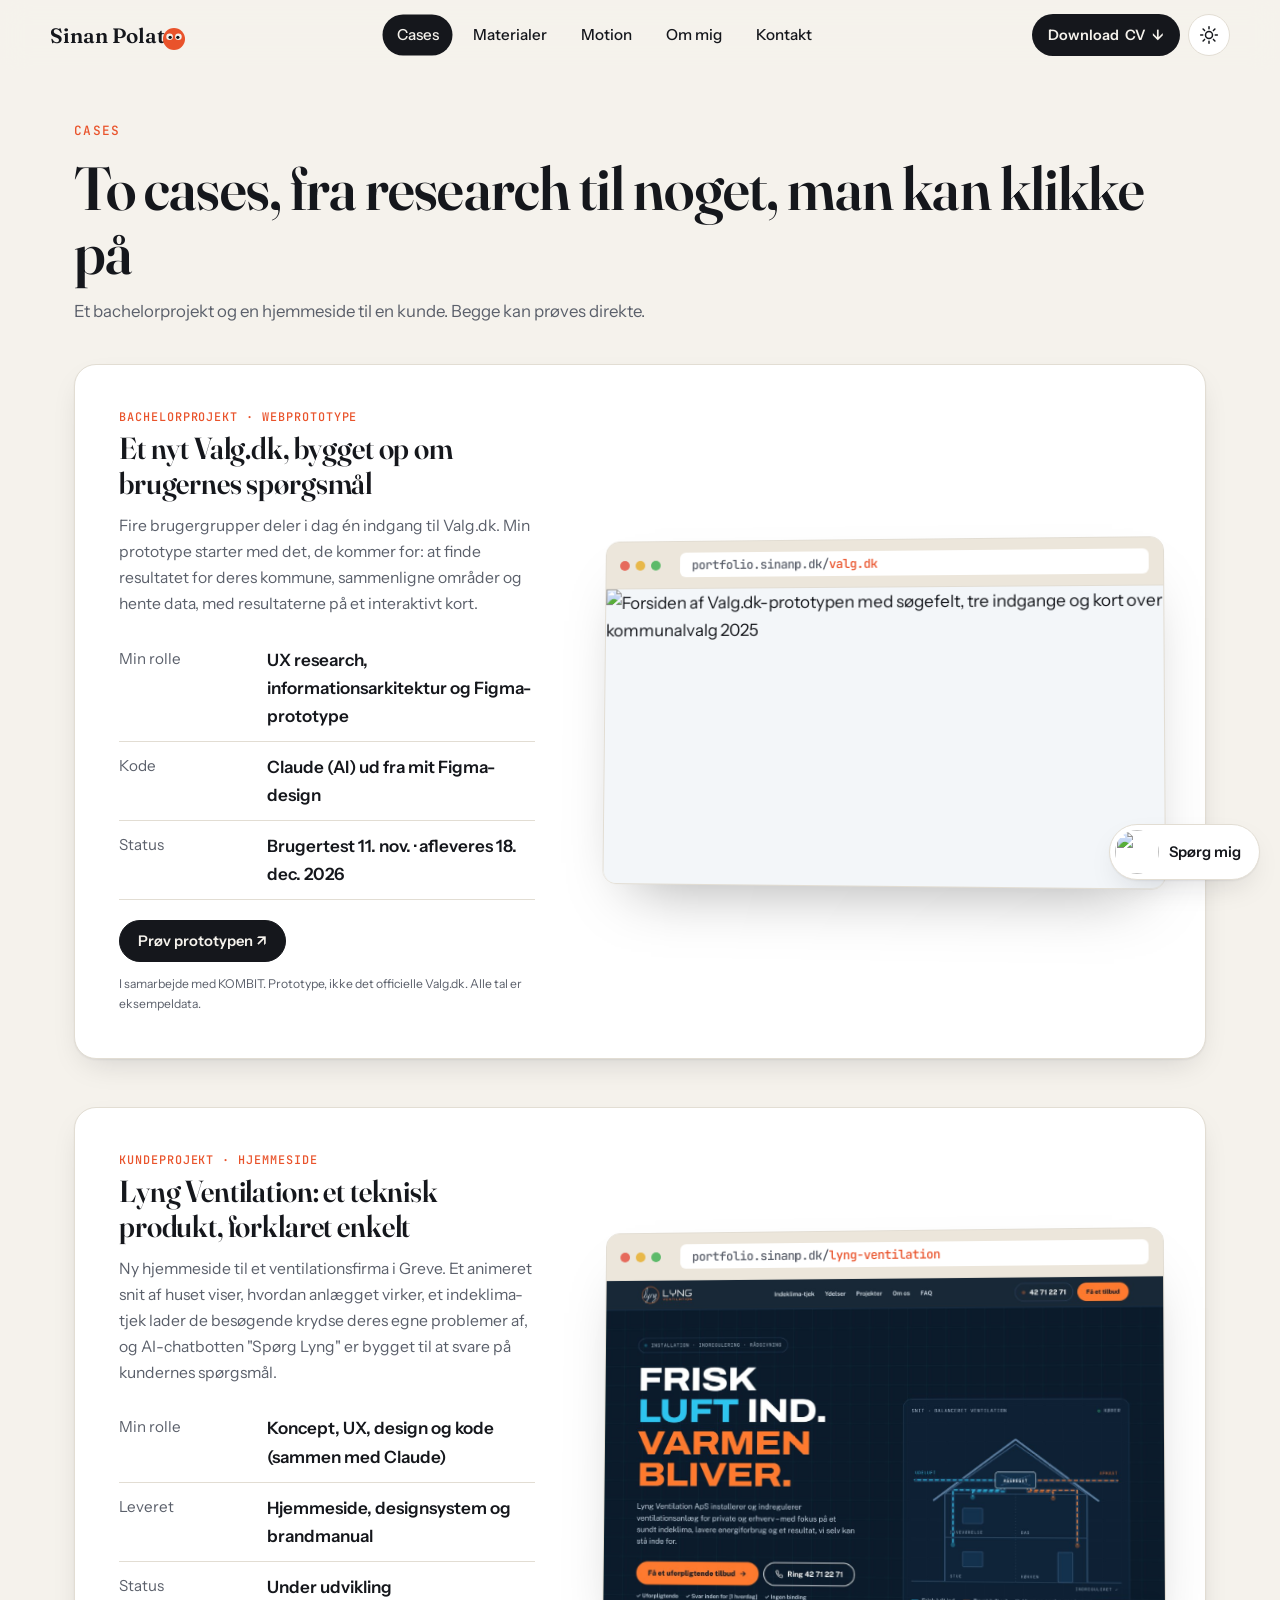
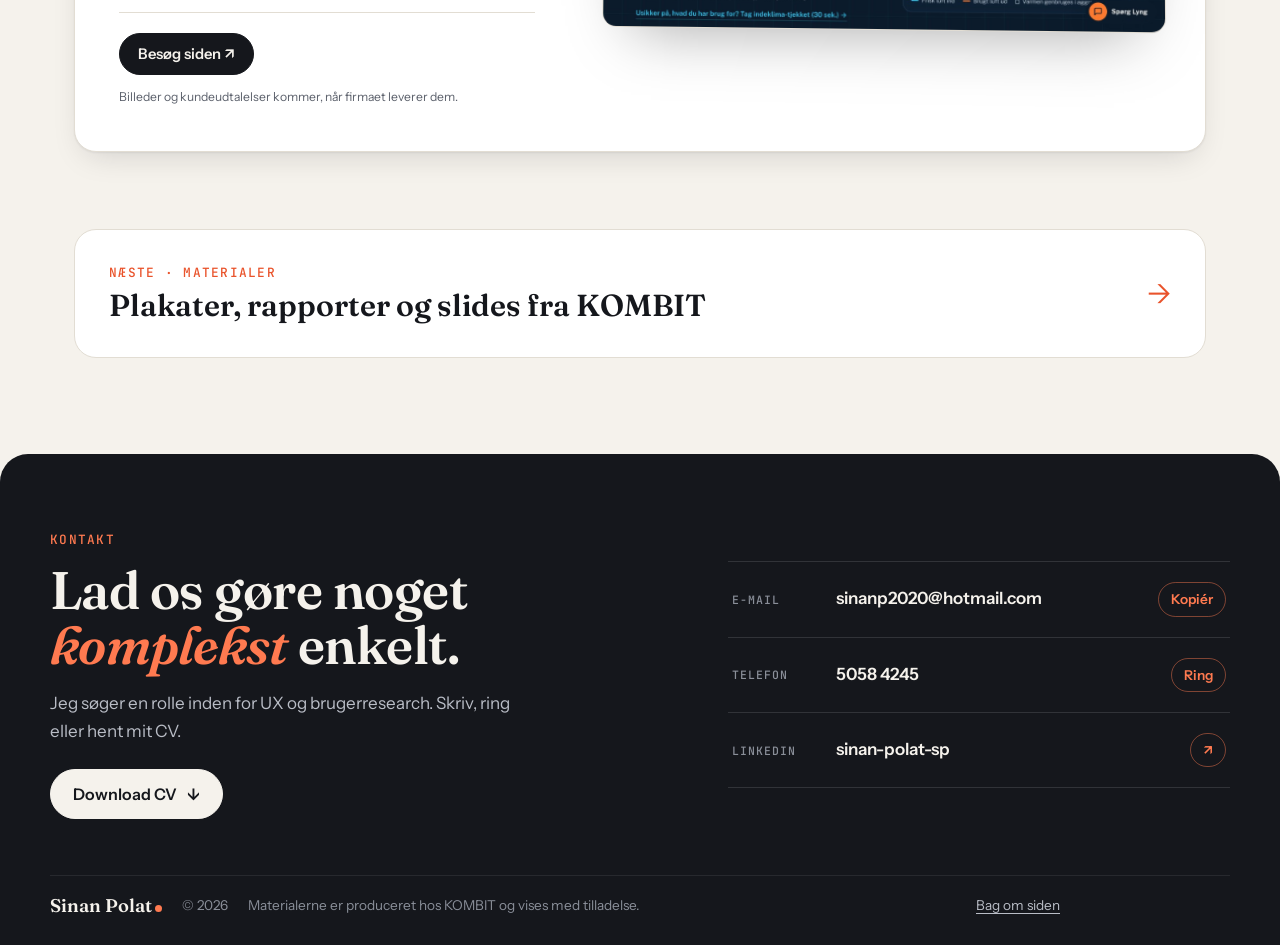
==== cases/index.html @ 2868970f "Egne sider, udstillingsvindue, ny footer, uden Feedback Flow" ====
<!doctype html>
<html lang="da">
<head>
<meta charset="utf-8">
<meta name="viewport" content="width=device-width, initial-scale=1">
<title>Cases – Sinan Polat</title>
<meta name="description" content="To cases fra research til prototype: et nyt Valg.dk og en hjemmeside til Lyng Ventilation.">
<!-- Portfolio til arbejdsgivere: skal IKKE findes på Google. Behold noindex. Den officielle side er sinanp.dk. -->
<meta name="robots" content="noindex, nofollow">
<meta property="og:title" content="Cases – Sinan Polat">
<meta property="og:description" content="To cases fra research til prototype: et nyt Valg.dk og en hjemmeside til Lyng Ventilation.">
<meta property="og:image" content="https://portfolio.sinanp.dk/img/og-share.jpg">
<meta property="og:image:type" content="image/jpeg">
<meta property="og:image:width" content="1200">
<meta property="og:image:height" content="630">
<meta property="og:image:alt" content="Sinan Polat – UX og brugerresearch. Portfolio med cases, materialer og motion.">
<meta property="og:type" content="website">
<meta property="og:locale" content="da_DK">
<meta name="twitter:card" content="summary_large_image">
<meta property="og:url" content="https://portfolio.sinanp.dk/cases/">
<meta name="theme-color" content="#F5F2EC">
<link rel="icon" href="data:image/svg+xml,<svg xmlns='http://www.w3.org/2000/svg' viewBox='0 0 64 64'><rect width='64' height='64' rx='16' fill='%2315171C'/><text x='50%' y='56%' text-anchor='middle' dominant-baseline='middle' font-family='Georgia' font-size='34' font-weight='700' fill='%23F5F2EC'>S</text><circle cx='48' cy='46' r='5' fill='%23E9532B'/></svg>">
<link rel="preconnect" href="https://fonts.googleapis.com">
<link rel="preconnect" href="https://fonts.gstatic.com" crossorigin>
<link rel="stylesheet" href="https://fonts.googleapis.com/css2?family=Fraunces:ital,opsz,wght@0,9..144,500..700;1,9..144,500..700&family=Instrument+Sans:wght@400;500;600&family=JetBrains+Mono:wght@500&display=swap">
<link rel="stylesheet" href="/style.css?v=14">
<link rel="stylesheet" href="/dot.css?v=4">
<script>
  /* Sæt tema før siden tegnes, så den ikke blinker */
  (function(){try{var t=localStorage.getItem('tema');if(t)document.documentElement.dataset.theme=t;}catch(e){}})();
</script>
</head>
<body data-base="/">
<a class="skip" href="#indhold">Spring til indhold</a>
<div class="progress" aria-hidden="true"></div>

<header class="site-header">
  <a class="brand" href="/" aria-label="Sinan Polat – forside">Sinan Polat<span class="dot"></span></a>
  <nav class="nav" id="nav" aria-label="Hovedmenu">
    <a href="/cases/" class="active" aria-current="page">Cases</a>
    <a href="/materialer/">Materialer</a>
    <a href="/motion/">Motion</a>
    <a href="/om/">Om mig</a>
    <a href="#kontakt">Kontakt</a>
  </nav>
  <div class="header-tools">
    <a class="cv-link" href="/pdf/CV-Sinan-Polat.pdf" download="CV-Sinan-Polat.pdf"><span class="long">Download </span>CV <span aria-hidden="true">↓</span></a>
    <button class="icon-btn" id="themeToggle" type="button" aria-label="Skift mellem lyst og mørkt tema">
      <svg class="i-sun" viewBox="0 0 24 24" aria-hidden="true"><circle cx="12" cy="12" r="4.2"/><path d="M12 2v2.5M12 19.5V22M2 12h2.5M19.5 12H22M4.9 4.9l1.8 1.8M17.3 17.3l1.8 1.8M4.9 19.1l1.8-1.8M17.3 6.7l1.8-1.8"/></svg>
      <svg class="i-moon" viewBox="0 0 24 24" aria-hidden="true"><path d="M20 14.5A8 8 0 0 1 9.5 4a8 8 0 1 0 10.5 10.5Z"/></svg>
    </button>
    <button class="icon-btn menu-btn" id="menuBtn" type="button" aria-label="Åbn menu" aria-expanded="false" aria-controls="nav">
      <span></span><span></span>
    </button>
  </div>
</header>

<main id="top">
  <section id="cases" class="section cases page-top">
    <div class="section-head page-head">
      <p class="eyebrow reveal">Cases</p>
      <h1 class="reveal">To cases, fra research til noget, man kan klikke på</h1>
      <p class="lead small reveal">Et bachelorprojekt og en hjemmeside til en kunde. Begge kan prøves direkte.</p>
    </div>
    <div class="concept proto reveal" id="valg">
      <div class="concept-side">
        <p class="kicker">Bachelorprojekt · Webprototype</p>
        <h3 class="proto-title">Et nyt Valg.dk, bygget op om brugernes spørgsmål</h3>
        <p class="proto-text">Fire brugergrupper deler i dag én indgang til Valg.dk. Min prototype starter med det, de kommer for: at finde resultatet for deres kommune, sammenligne områder og hente data, med resultaterne på et interaktivt kort.</p>
        <dl class="facts">
          <div><dt>Min rolle</dt><dd>UX research, informationsarkitektur og Figma-prototype</dd></div>
          <div><dt>Kode</dt><dd>Claude (AI) ud fra mit Figma-design</dd></div>
          <div><dt>Status</dt><dd>Brugertest 11. nov. · afleveres 18. dec. 2026</dd></div>
        </dl>
        <p class="card-actions">
          <a class="button small" href="/valg.dk/" target="_blank" rel="noopener">Prøv prototypen ↗</a>
        </p>
        <p class="mock-note">I samarbejde med KOMBIT. Prototype, ikke det officielle Valg.dk. Alle tal er eksempeldata.</p>
      </div>

      <a class="browser proto-shot" href="/valg.dk/" target="_blank" rel="noopener" aria-label="Åbn Valg.dk-prototypen i en ny fane">
        <div class="browser-bar"><i></i><i></i><i></i><span>portfolio.sinanp.dk/<b>valg.dk</b></span></div>
        <div class="proto-frame">
          <img src="/work/valg-prototype/forside.jpg" alt="Forsiden af Valg.dk-prototypen med søgefelt, tre indgange og kort over kommunalvalg 2025" loading="lazy" width="1400" height="744">
          <span class="proto-cta">Åbn prototypen ↗</span>
        </div>
      </a>
    </div>

    <div class="concept proto reveal" id="lyng">
      <div class="concept-side">
        <p class="kicker">Kundeprojekt · Hjemmeside</p>
        <h3 class="proto-title">Lyng Ventilation: et teknisk produkt, forklaret enkelt</h3>
        <p class="proto-text">Ny hjemmeside til et ventilationsfirma i Greve. Et animeret snit af huset viser, hvordan anlægget virker, et indeklima-tjek lader de besøgende krydse deres egne problemer af, og AI-chatbotten "Spørg Lyng" er bygget til at svare på kundernes spørgsmål.</p>
        <dl class="facts">
          <div><dt>Min rolle</dt><dd>Koncept, UX, design og kode (sammen med Claude)</dd></div>
          <div><dt>Leveret</dt><dd>Hjemmeside, designsystem og brandmanual</dd></div>
          <div><dt>Status</dt><dd>Under udvikling</dd></div>
        </dl>
        <p class="card-actions"><a class="button small" href="/lyng-ventilation/" target="_blank" rel="noopener">Besøg siden ↗</a></p>
        <p class="mock-note">Billeder og kundeudtalelser kommer, når firmaet leverer dem.</p>
      </div>
      <a class="browser proto-shot" href="/lyng-ventilation/" target="_blank" rel="noopener" aria-label="Åbn Lyng Ventilations hjemmeside i en ny fane">
        <div class="browser-bar"><i></i><i></i><i></i><span>portfolio.sinanp.dk/<b>lyng-ventilation</b></span></div>
        <div class="proto-frame">
          <img src="/work/lyng-ventilation/forside.jpg" alt="Forsiden af Lyng Ventilations hjemmeside: overskriften Frisk luft ind. Varmen bliver. og et animeret snit af et hus" loading="lazy">
          <span class="proto-cta">Besøg siden ↗</span>
        </div>
      </a>
    </div>
  </section>
  <section class="section more-about">
    <a class="more-about-link reveal" href="/materialer/">
      <span class="eyebrow">Næste · Materialer</span>
      <b>Plakater, rapporter og slides fra KOMBIT</b>
      <span class="arr" aria-hidden="true">→</span>
    </a>
  </section>
</main>

<!-- ============ KONTAKT ============ -->
<footer id="kontakt" class="contact pro">
  <div class="contact-inner">
    <div class="ct-grid">
      <div class="ct-intro">
        <p class="eyebrow">Kontakt</p>
        <h2 class="ct-title">Lad os gøre noget <em>komplekst</em> enkelt.</h2>
        <p class="ct-lead">Jeg søger en rolle inden for UX og brugerresearch. Skriv, ring eller hent mit CV.</p>
        <a class="button light ct-cv" href="/pdf/CV-Sinan-Polat.pdf" download="CV-Sinan-Polat.pdf">Download CV <span aria-hidden="true">↓</span></a>
      </div>
      <ul class="ct-list" aria-label="Kontaktoplysninger">
        <li><button type="button" id="copyMail" data-mail="sinanp2020@hotmail.com"><span class="ct-k">E-mail</span><span class="ct-v">sinanp2020@hotmail.com</span><span class="ct-a"><span class="ct-a-fine">Kopiér</span><span class="ct-a-touch">Skriv</span></span></button></li>
        <li><a href="tel:+4550584245"><span class="ct-k">Telefon</span><span class="ct-v">5058 4245</span><span class="ct-a">Ring</span></a></li>
        <li><a href="https://www.linkedin.com/in/sinan-polat-sp" target="_blank" rel="noopener"><span class="ct-k">LinkedIn</span><span class="ct-v">sinan-polat-sp</span><span class="ct-a">↗</span></a></li>
      </ul>
    </div>
    <div class="ct-bottom">
      <a class="foot-brand" href="/">Sinan Polat<i></i></a>
      <span>© 2026</span>
      <span class="ct-note">Materialerne er produceret hos KOMBIT og vises med tilladelse.</span>
      <a class="ct-link" href="/om/#bag-om-siden">Bag om siden</a>
    </div>
  </div>
</footer>

<!-- ============ VIEWER (PDF-galleri) ============ -->
<div class="viewer" id="viewer" role="dialog" aria-modal="true" aria-labelledby="viewerTitle" hidden>
  <div class="viewer-top">
    <div>
      <p class="viewer-title" id="viewerTitle"></p>
      <p class="viewer-count"></p>
      <p class="viewer-desc"></p>
    </div>
    <div class="viewer-actions">
      <a class="vbtn" id="viewerOpen" target="_blank" rel="noopener">Åbn PDF ↗</a>
      <a class="vbtn" id="viewerDownload" download>Download</a>
      <button class="vbtn close" type="button" id="viewerClose" aria-label="Luk">✕</button>
    </div>
  </div>
  <div class="viewer-stage">
    <button class="vnav prev" type="button" aria-label="Forrige side">‹</button>
    <img class="viewer-img" alt="">
    <button class="vnav next" type="button" aria-label="Næste side">›</button>
  </div>
  <div class="viewer-thumbs"></div>
</div>

<!-- ============ MINI-BOT ============ -->
<div class="bot" id="bot">
  <div class="bot-panel" id="botPanel" hidden>
    <div class="bot-head">
      <img src="/img/sinan-portraet.jpg" alt="" width="36" height="36">
      <div><b>Spørg Sinan</b><span>svarer som regel med det samme</span></div>
      <button type="button" class="bot-x" aria-label="Luk chat">✕</button>
    </div>
    <div class="bot-log" aria-live="polite"></div>
    <div class="bot-chips"></div>
  </div>
  <button class="bot-btn" id="botBtn" type="button" aria-expanded="false" aria-controls="botPanel">
    <img src="/img/sinan-portraet.jpg" alt="" width="44" height="44"><span>Spørg mig</span>
  </button>
</div>

<div class="toast" role="status" aria-live="polite"></div>
<script src="/script.js?v=13" defer></script>
<script src="/dot.js?v=3" defer></script>
</body>
</html>
---- style.css ----
/* =========================================================
   Sinan Polat – portfolio
   ========================================================= */
:root{
  --bg:#F5F2EC; --surface:#FFFFFF; --ink:#15171C; --muted:#5B606B; --line:#E2DDD3;
  --accent:#E9532B; --accent-ink:#FFFFFF; --tint:#ECE6DB; --stage:#E9E3D8;
  --shadow:0 1px 2px rgba(20,20,30,.06),0 12px 32px -12px rgba(20,20,30,.18);
  --serif:"Fraunces",Georgia,serif;
  --sans:"Instrument Sans","Helvetica Neue",Arial,sans-serif;
  --mono:"JetBrains Mono",ui-monospace,Menlo,monospace;
  --max:1180px; --r:14px;
  --ease:cubic-bezier(.2,.7,.2,1);
  color-scheme:light;
}
:root[data-theme="dark"]{
  --bg:#101114; --surface:#181A1F; --ink:#F1EDE6; --muted:#A3A7B0; --line:#2A2D34;
  --accent:#FF7A50; --accent-ink:#15171C; --tint:#1E2026; --stage:#1C1E24;
  --shadow:0 1px 2px rgba(0,0,0,.3),0 16px 40px -14px rgba(0,0,0,.6);
  color-scheme:dark;
}
@media (prefers-color-scheme:dark){
  :root:not([data-theme="light"]){
    --bg:#101114; --surface:#181A1F; --ink:#F1EDE6; --muted:#A3A7B0; --line:#2A2D34;
    --accent:#FF7A50; --accent-ink:#15171C; --tint:#1E2026; --stage:#1C1E24;
    --shadow:0 1px 2px rgba(0,0,0,.3),0 16px 40px -14px rgba(0,0,0,.6);
    color-scheme:dark;
  }
}

*{box-sizing:border-box}
html{scroll-behavior:smooth;scroll-padding-top:84px}
html{overflow-x:hidden}
@supports (overflow:clip){html{overflow-x:clip}}
body{margin:0;background:var(--bg);color:var(--ink);font:400 17px/1.65 var(--sans);-webkit-font-smoothing:antialiased;overflow-x:clip;transition:background .4s,color .4s}
img{max-width:100%}
a{color:inherit}
:focus-visible{outline:3px solid var(--accent);outline-offset:3px;border-radius:6px}
::selection{background:var(--accent);color:var(--accent-ink)}
h1,h2,h3{font-family:var(--serif);font-weight:600;line-height:1.08;margin:0;letter-spacing:-.015em;font-variation-settings:"opsz" 120}
h1{font-size:clamp(2.5rem,6vw,4.9rem)}
h2{font-size:clamp(2rem,4.2vw,3.3rem);margin-bottom:.45em}
h3{font-size:1.22rem;letter-spacing:-.005em}
em{font-style:italic;color:var(--accent)}
p{margin:0 0 1em;max-width:66ch}
.skip{position:absolute;left:-999px;top:8px;background:var(--ink);color:var(--bg);padding:8px 14px;border-radius:8px;z-index:200}
.skip:focus{left:8px}

/* ---------- progress + header ---------- */
.progress{position:fixed;inset:0 0 auto 0;height:3px;background:var(--accent);transform-origin:0 50%;transform:scaleX(0);z-index:100}
.site-header{position:sticky;top:0;z-index:50;display:flex;align-items:center;justify-content:space-between;gap:24px;padding:14px max(24px,calc((100vw - var(--max))/2));background:color-mix(in srgb,var(--bg) 78%,transparent);backdrop-filter:blur(14px);-webkit-backdrop-filter:blur(14px);border-bottom:1px solid transparent;transition:border-color .3s,background .4s}
.site-header.scrolled{border-color:var(--line)}
.brand{font:600 1.3rem var(--serif);text-decoration:none;display:inline-flex;align-items:center;gap:2px}
.brand .dot{width:8px;height:8px;border-radius:50%;background:var(--accent);margin-left:3px;margin-top:8px;transition:transform .4s var(--ease)}
.brand:hover .dot{transform:scale(1.8)}
.nav{display:flex;gap:6px}
.nav a{text-decoration:none;font-weight:500;font-size:.95rem;padding:8px 14px;border-radius:999px;transition:background .2s,color .2s}
.nav a:hover{background:var(--tint)}
.nav a.active{background:var(--ink);color:var(--bg)}
.header-tools{display:flex;gap:8px;align-items:center}
.icon-btn{width:42px;height:42px;border-radius:50%;border:1px solid var(--line);background:var(--surface);color:var(--ink);display:grid;place-items:center;cursor:pointer;transition:transform .3s var(--ease)}
.icon-btn:hover{transform:rotate(-15deg)}
.icon-btn svg{width:20px;height:20px;fill:none;stroke:currentColor;stroke-width:1.8;stroke-linecap:round}
.i-moon{display:none}
:root[data-theme="dark"] .i-sun{display:none} :root[data-theme="dark"] .i-moon{display:block}
@media (prefers-color-scheme:dark){:root:not([data-theme="light"]) .i-sun{display:none}:root:not([data-theme="light"]) .i-moon{display:block}}
.menu-btn{display:none}
.cv-link{display:inline-flex;align-items:center;gap:6px;height:42px;padding:0 16px;border-radius:999px;background:var(--ink);color:var(--bg);text-decoration:none;font:600 .9rem var(--sans);white-space:nowrap;transition:background .25s,color .25s}
.cv-link:hover{background:var(--accent);color:var(--accent-ink)}
.menu-btn span{display:block;width:16px;height:2px;background:currentColor;border-radius:2px;transition:transform .3s}
.menu-btn{flex-direction:column;justify-content:center;align-items:center;gap:5px}

/* ---------- buttons ---------- */
.button{display:inline-flex;align-items:center;gap:10px;background:var(--ink);color:var(--bg);text-decoration:none;font:600 1rem var(--sans);padding:15px 24px;border-radius:999px;border:1.5px solid var(--ink);cursor:pointer;transition:background .25s,color .25s,border-color .25s,transform .25s var(--ease)}
.button:hover{background:var(--accent);border-color:var(--accent);color:var(--accent-ink)}
.button.ghost{background:transparent;color:var(--ink)}
.button.ghost:hover{background:var(--ink);color:var(--bg);border-color:var(--ink)}
.button.light{background:#F5F2EC;color:#15171C;border-color:#F5F2EC}
.button.light:hover{background:var(--accent);border-color:var(--accent);color:#fff}
.button.ghost-light{background:transparent;color:#F5F2EC;border-color:rgba(245,242,236,.35)}
.button.ghost-light:hover{border-color:#F5F2EC;background:rgba(245,242,236,.08)}

/* ---------- hero ---------- */
.hero{position:relative;min-height:calc(100svh - 70px);display:flex;align-items:center;padding:40px 0 90px;overflow:hidden}
.hero-field{position:absolute;inset:0;width:100%;height:100%;pointer-events:none}
.hero-inner{position:relative;width:100%;max-width:var(--max);margin:0 auto;padding:0 24px;display:grid;grid-template-columns:1.25fr .9fr;gap:clamp(32px,6vw,80px);align-items:center}
.status{display:inline-flex;align-items:center;gap:10px;font:500 .78rem var(--mono);text-transform:uppercase;letter-spacing:.06em;background:var(--surface);border:1px solid var(--line);padding:8px 14px;border-radius:999px;margin-bottom:28px}
.pulse{width:8px;height:8px;border-radius:50%;background:#2DBE6C;box-shadow:0 0 0 0 rgba(45,190,108,.6);animation:pulse 2s infinite}
@keyframes pulse{70%{box-shadow:0 0 0 10px rgba(45,190,108,0)}100%{box-shadow:0 0 0 0 rgba(45,190,108,0)}}
.rotator{display:inline-block;position:relative;color:var(--accent);font-style:italic;white-space:nowrap}
.rotator-word{display:inline-block;transition:opacity .35s,transform .35s var(--ease),filter .35s}
.rotator-word.out{opacity:0;transform:translateY(-.35em);filter:blur(4px)}
.rotator-word.in{opacity:0;transform:translateY(.35em);filter:blur(4px)}
.rotator::after{content:"";position:absolute;left:0;right:0;bottom:.02em;height:.09em;background:currentColor;opacity:.25;border-radius:2px}
.lead{font-size:1.18rem;color:var(--muted);margin-top:1.3em;max-width:56ch}
.lead strong{color:var(--ink);font-weight:600}
.lead.small{font-size:1.05rem;margin-top:0}
.actions{display:flex;flex-wrap:wrap;gap:12px;margin-top:2em}

.hero-visual{position:relative;justify-self:center;width:min(100%,430px)}
.portrait{position:relative;aspect-ratio:1;border-radius:46% 54% 42% 58% / 52% 44% 56% 48%;overflow:hidden;box-shadow:var(--shadow);animation:blob 14s ease-in-out infinite;background:var(--tint)}
.portrait img{width:100%;height:100%;object-fit:cover;display:block;transform:scale(1.04)}
@keyframes blob{50%{border-radius:56% 44% 54% 46% / 44% 56% 44% 56%}}
.chip{position:absolute;font:500 .82rem var(--mono);background:var(--surface);color:var(--ink);border:1px solid var(--line);padding:9px 14px;border-radius:999px;box-shadow:var(--shadow);white-space:nowrap;transition:transform .5s var(--ease);will-change:transform}
.c1{top:6%;left:-8%} .c2{top:44%;right:-14%} .c3{bottom:8%;left:-4%} .c4{bottom:-4%;right:4%;background:var(--ink);color:var(--bg);border-color:var(--ink)}
.chip::before{content:"";display:inline-block;width:7px;height:7px;border-radius:50%;background:var(--accent);margin-right:8px;vertical-align:1px}
.scribble{position:absolute;top:-30px;right:-6px;width:110px;fill:none;stroke:var(--accent);stroke-width:2.5;stroke-linecap:round;stroke-linejoin:round;stroke-dasharray:260;stroke-dashoffset:260;animation:draw 1.6s .9s var(--ease) forwards}
@keyframes draw{to{stroke-dashoffset:0}}
.scroll-hint{position:absolute;left:50%;bottom:26px;width:26px;height:42px;border:1.5px solid var(--muted);border-radius:14px;transform:translateX(-50%);opacity:.6}
.scroll-hint span{position:absolute;left:50%;top:8px;width:4px;height:8px;margin-left:-2px;border-radius:2px;background:var(--ink);animation:wheel 1.8s infinite}
@keyframes wheel{0%{opacity:0;transform:translateY(0)}30%{opacity:1}100%{opacity:0;transform:translateY(12px)}}

/* ---------- marquee ---------- */
.marquee{overflow:hidden;background:var(--ink);color:var(--bg);padding:18px 0;transform:rotate(-1.2deg);margin:0 -10px;position:relative;z-index:2}
.marquee-track{display:flex;width:max-content;animation:marq 38s linear infinite}
.marquee:hover .marquee-track{animation-play-state:paused}
.marquee span{font:500 1.15rem var(--serif);font-style:italic;padding:0 28px;white-space:nowrap;display:flex;align-items:center;gap:56px}
.marquee span::after{content:"✦";font-style:normal;color:var(--accent);font-size:.9rem;margin-left:28px}
@keyframes marq{to{transform:translateX(-50%)}}

/* ---------- sections ---------- */
.section{max-width:var(--max);margin:0 auto;padding:clamp(72px,10vw,130px) 24px 0}
.eyebrow{font:500 .8rem var(--mono);text-transform:uppercase;letter-spacing:.1em;color:var(--accent);margin-bottom:18px}
.section-head{margin-bottom:44px}
.section-head.row{display:flex;justify-content:space-between;align-items:flex-end;gap:32px;flex-wrap:wrap}

/* about */
.about{display:grid;grid-template-columns:1fr 1.1fr;gap:clamp(32px,6vw,80px);align-items:center}
.about-photo{position:relative;border-radius:var(--r);overflow:hidden;box-shadow:var(--shadow);aspect-ratio:4/4.4}
.about-photo img{width:100%;height:100%;object-fit:cover;object-position:35% 50%;display:block;transition:transform 1.2s var(--ease)}
.about-photo:hover img{transform:scale(1.04)}
.photo-tag{position:absolute;left:16px;bottom:16px;font:500 .75rem var(--mono);background:rgba(21,23,28,.75);color:#fff;padding:7px 12px;border-radius:999px;backdrop-filter:blur(6px)}
.about-text p{color:var(--muted)} .about-text p strong{color:var(--ink)}
.principles{list-style:none;padding:0;margin:28px 0 0;display:grid;gap:10px}
.principles li{display:flex;align-items:center;gap:16px;padding:14px 18px;background:var(--surface);border:1px solid var(--line);border-radius:12px;font-weight:500;transition:transform .3s var(--ease),border-color .3s}
.principles li:hover{transform:translateX(6px);border-color:var(--accent)}
.principles span{font:500 .78rem var(--mono);color:var(--accent)}
.stats{grid-column:1/-1;display:grid;grid-template-columns:repeat(4,1fr);gap:16px;margin-top:24px}
.stat{padding:26px 22px;border-top:2px solid var(--ink)}
.stat strong{display:block;font:600 clamp(2.4rem,5vw,3.6rem)/1 var(--serif);letter-spacing:-.03em}
.stat span{color:var(--muted);font-size:.95rem}

/* bachelor concept */
.concept{display:grid;grid-template-columns:.8fr 1.2fr;gap:clamp(28px,5vw,64px);align-items:center;background:var(--surface);border:1px solid var(--line);border-radius:22px;padding:clamp(22px,4vw,44px);box-shadow:var(--shadow)}
.facts{display:grid;gap:0;margin:0 0 26px}
.facts div{display:grid;grid-template-columns:8.5rem 1fr;gap:12px;padding:11px 0;border-bottom:1px solid var(--line)}
.facts dt{color:var(--muted);font-size:.95rem} .facts dd{margin:0;font-weight:600}
.hint{font-size:.92rem;color:var(--muted);margin-bottom:12px}
.persona-tabs{display:flex;flex-wrap:wrap;gap:8px}
.persona-tabs button,.filters button,.toggle button{font:500 .92rem var(--sans);padding:10px 16px;border-radius:999px;border:1.5px solid var(--line);background:transparent;color:var(--ink);cursor:pointer;transition:all .25s var(--ease)}
.persona-tabs button:hover,.filters button:hover,.toggle button:hover{border-color:var(--ink)}
.persona-tabs button[aria-selected="true"],.filters button.on,.toggle button.on{background:var(--ink);color:var(--bg);border-color:var(--ink)}

.browser{border-radius:14px;overflow:hidden;border:1px solid var(--line);background:var(--bg);box-shadow:0 30px 60px -30px rgba(0,0,0,.35);transform:perspective(1200px) rotateY(-4deg) rotateX(2deg);transition:transform .6s var(--ease)}
.browser:hover{transform:none}
.browser-bar{display:flex;align-items:center;gap:6px;padding:11px 14px;background:var(--tint);border-bottom:1px solid var(--line)}
.browser-bar i{width:10px;height:10px;border-radius:50%;background:#E66A5C} .browser-bar i:nth-child(2){background:#E8B84A} .browser-bar i:nth-child(3){background:#5DBA6A}
.browser-bar span{margin-left:14px;font:500 .78rem var(--mono);color:var(--muted);background:var(--surface);padding:4px 12px;border-radius:6px;flex:1}
.browser-bar b{color:var(--accent);font-weight:500}
.browser-body{padding:26px clamp(18px,3vw,30px) 20px;transition:opacity .25s}
.browser-body.swap{opacity:0}
.mock-kicker{font:500 .74rem var(--mono);text-transform:uppercase;letter-spacing:.08em;color:var(--accent);margin-bottom:8px}
.mock-title{font-size:clamp(1.3rem,2.4vw,1.75rem);margin-bottom:16px}
.mock-search{display:flex;gap:10px;align-items:center;padding:12px 16px;border:1.5px solid var(--line);border-radius:10px;background:var(--surface);color:var(--muted);font-size:.92rem;margin-bottom:16px}
.mock-tasks{list-style:none;margin:0 0 18px;padding:0;display:grid;grid-template-columns:repeat(3,1fr);gap:8px}
.mock-tasks li{background:var(--surface);border:1px solid var(--line);border-radius:10px;padding:12px;font-size:.86rem;font-weight:500;line-height:1.3}
.mock-tasks li::before{content:"→";display:block;color:var(--accent);margin-bottom:6px}
.mock-chart{display:flex;align-items:flex-end;gap:8px;height:74px;padding:0 4px;border-bottom:1px solid var(--line)}
.mock-chart i{flex:1;background:var(--ink);opacity:.85;border-radius:4px 4px 0 0;height:20%;transition:height .6s var(--ease)}
.mock-chart i:nth-child(odd){background:var(--accent)}
.mock-note{font-size:.76rem;color:var(--muted);margin:12px 0 0}

/* process */
.process{display:grid;grid-template-columns:1.1fr .9fr;gap:clamp(24px,5vw,60px);align-items:center;margin-top:clamp(48px,7vw,80px)}
.diamond svg{width:100%;height:auto;overflow:visible}
.dd-shape{fill:none;stroke:var(--ink);stroke-width:1.5}
.dd-split{stroke:var(--line);stroke-dasharray:4 5}
.dd-zone{cursor:pointer;outline:none}
.dd-zone path{fill:var(--accent);opacity:0;transition:opacity .3s}
.dd-zone:hover path{opacity:.15}
.dd-zone.on path{opacity:.9}
.dd-zone:focus-visible path{opacity:.3;stroke:var(--accent);stroke-width:2}
.dd-zone text{font:600 15px var(--sans);fill:var(--ink);text-anchor:middle;pointer-events:none;transition:fill .3s}
.dd-zone.on text{fill:#fff}
.dd-caption{font:500 .76rem var(--mono);color:var(--muted);text-align:center;margin:14px auto 0}
.step-panel{background:var(--surface);border:1px solid var(--line);border-radius:18px;padding:28px;min-height:250px}
.step-num{font:500 .78rem var(--mono);color:var(--muted);margin-bottom:6px}
.step-title{font-size:1.8rem;margin-bottom:10px}
.step-text{color:var(--muted)}
.step-panel .fade{animation:fadeUp .45s var(--ease)}
@keyframes fadeUp{from{opacity:0;transform:translateY(8px)}}
.tags{list-style:none;padding:0;margin:14px 0 0;display:flex;flex-wrap:wrap;gap:6px}
.tags li{font:500 .74rem var(--mono);padding:5px 10px;border-radius:999px;background:var(--tint);color:var(--ink)}
.note{color:var(--muted);font-size:.9rem;margin-top:36px}

/* data demo */
.data-demo{display:grid;grid-template-columns:.85fr 1.15fr;gap:clamp(28px,6vw,72px);align-items:center}
.data-head p{color:var(--muted)}
.toggle{display:inline-flex;gap:6px;margin-top:8px;padding:5px;border:1px solid var(--line);border-radius:999px;background:var(--surface)}
.toggle button{border-color:transparent}
.bars{display:grid;gap:14px;background:var(--surface);border:1px solid var(--line);border-radius:22px;padding:clamp(20px,4vw,36px);box-shadow:var(--shadow)}
.bar-row{display:grid;grid-template-columns:9.5rem 1fr;gap:14px;align-items:center;cursor:default}
.bar-label{font-weight:500;font-size:.95rem}
.bar-track{position:relative;height:38px;background:var(--tint);border-radius:8px;overflow:hidden}
.bar-fill{position:absolute;inset:0 auto 0 0;width:0;background:var(--c);border-radius:8px;transition:width 1.1s var(--ease),filter .2s}
.bar-row:hover .bar-fill{filter:brightness(1.08) saturate(1.1)}
.bar-val{position:absolute;right:12px;top:50%;transform:translateY(-50%);font:500 .85rem var(--mono);color:var(--ink)}
.bar-total{font:500 .8rem var(--mono);color:var(--muted);margin:6px 0 0;text-align:right}

/* work */
.filters{display:flex;flex-wrap:wrap;gap:8px}
.work{display:grid;grid-template-columns:repeat(3,1fr);grid-auto-flow:dense;gap:28px}
.card{display:flex;flex-direction:column;background:var(--surface);border:1px solid var(--line);border-radius:18px;overflow:hidden;transition:transform .45s var(--ease),box-shadow .45s var(--ease),opacity .4s,border-color .3s}
.card:hover{box-shadow:var(--shadow);border-color:color-mix(in srgb,var(--accent) 40%,var(--line))}
.card.wide{grid-column:span 2}
.card.hide{display:none}
.card.pop{animation:pop .45s var(--ease)}
@keyframes pop{from{opacity:0;transform:scale(.96) translateY(10px)}}
.card-media{position:relative;display:grid;place-items:center;aspect-ratio:4/3.3;padding:26px;background:var(--stage);border:0;cursor:zoom-in;overflow:hidden;width:100%;isolation:isolate;--mx:50%;--my:50%}
.card.wide .card-media{aspect-ratio:auto;min-height:330px}
.card-media::before{content:"";position:absolute;inset:0;background:radial-gradient(420px circle at var(--mx) var(--my),color-mix(in srgb,var(--accent) 22%,transparent),transparent 60%);opacity:0;transition:opacity .3s}
.card-media:hover::before{opacity:1}
.card-media img{position:relative;z-index:1;max-height:100%;max-width:100%;object-fit:contain;box-shadow:0 2px 6px rgba(0,0,0,.1),0 18px 34px -16px rgba(0,0,0,.35);border-radius:3px;transition:transform .6s var(--ease)}
.card.wide .card-media img{max-height:280px}
.card-media:hover img{transform:translateY(-6px) rotate(-1.2deg) scale(1.03)}
.card-media.stack img{outline:0}
.card-media.stack::after{content:"";position:absolute;z-index:0;width:var(--sw,60%);height:var(--sh,70%);background:var(--surface);border-radius:3px;box-shadow:0 4px 18px -8px rgba(0,0,0,.3);transform:rotate(4deg) translate(10px,6px);opacity:0;transition:opacity .4s,transform .6s var(--ease)}
.card-media.stack:hover::after{opacity:1;transform:rotate(6deg) translate(18px,8px)}
.logo-media img{width:70%;box-shadow:none;background:transparent}
.badge{position:absolute;top:14px;left:14px;font:500 .72rem var(--mono);background:var(--ink);color:var(--bg);padding:5px 10px;border-radius:999px;z-index:2}
.card-body{padding:22px 24px 26px;display:flex;flex-direction:column;flex:1}
.card-body h3{margin-bottom:8px}
.card-body p{color:var(--muted);font-size:.95rem;margin-bottom:.7em}
.card-body .role{color:var(--ink);font-size:.92rem;padding:10px 12px;border-left:3px solid var(--accent);background:var(--tint);border-radius:0 8px 8px 0}
.card-body .role b{color:var(--accent);font-weight:600}
.card-body .tags{margin-top:auto;padding-top:8px}

/* skills */
.skills{display:grid;grid-template-columns:repeat(3,1fr);gap:20px}
.skill{position:relative;padding:30px 26px;background:var(--surface);border:1px solid var(--line);border-radius:18px;transition:transform .4s var(--ease),border-color .3s;overflow:hidden}
.skill:hover{transform:translateY(-6px);border-color:var(--accent)}
.skill-ico{display:grid;place-items:center;width:52px;height:52px;border-radius:14px;background:var(--ink);color:var(--bg);font:600 1.1rem var(--mono);margin-bottom:22px;transition:background .3s,transform .5s var(--ease)}
.skill:hover .skill-ico{background:var(--accent);transform:rotate(-8deg)}
.skill h3{margin-bottom:8px} .skill p{color:var(--muted);margin:0;font-size:.97rem}

/* contact */
.contact{margin-top:clamp(80px,12vw,150px);background:#15171C;color:#F5F2EC;padding:clamp(70px,10vw,120px) 24px 50px;border-radius:32px 32px 0 0}
:root[data-theme="dark"] .contact{background:#08090B}
.contact-inner{max-width:var(--max);margin:0 auto}
.contact .big{font-size:clamp(2.6rem,7vw,5.6rem);max-width:14ch;margin-bottom:.35em}
.contact em{color:#FF7A50}
.contact p{color:#B9BDC6}
.contact-actions{display:flex;flex-wrap:wrap;gap:12px;margin:34px 0 60px}
.copy-ico{opacity:.6}
.fine{font-size:.85rem;border-top:1px solid rgba(255,255,255,.12);padding-top:24px;max-width:none;color:#8A8F99 !important}

/* ---------- viewer ---------- */
.viewer{position:fixed;inset:0;z-index:300;background:rgba(10,11,14,.94);backdrop-filter:blur(8px);display:grid;grid-template-rows:auto 1fr auto;color:#F5F2EC;animation:vin .3s var(--ease)}
.viewer[hidden]{display:none}
@keyframes vin{from{opacity:0}}
.viewer-top{display:flex;justify-content:space-between;align-items:center;gap:16px;padding:16px clamp(16px,3vw,28px);flex-wrap:wrap}
.viewer-title{font:600 1.15rem var(--serif);margin:0}
.viewer-count{font:500 .78rem var(--mono);color:#A3A7B0;margin:2px 0 0}
.viewer-actions{display:flex;gap:8px;flex-wrap:wrap}
.vbtn{display:inline-flex;align-items:center;font:500 .9rem var(--sans);color:#F5F2EC;text-decoration:none;padding:9px 16px;border-radius:999px;border:1px solid rgba(255,255,255,.22);background:transparent;cursor:pointer;transition:background .2s}
.vbtn:hover{background:rgba(255,255,255,.1)}
.vbtn#viewerOpen{background:#FF7A50;border-color:#FF7A50;color:#15171C;font-weight:600}
.vbtn.close{width:40px;justify-content:center;padding:9px 0}
.vbtn[hidden]{display:none}
.viewer-stage{position:relative;display:grid;place-items:center;min-height:0;padding:0 70px}
.viewer-img{max-width:100%;max-height:calc(100vh - 190px);max-height:calc(100dvh - 190px);object-fit:contain;box-shadow:0 30px 80px rgba(0,0,0,.5);border-radius:3px;background:#fff;transition:opacity .25s,transform .35s var(--ease)}
.viewer-img.loading{opacity:.2;transform:scale(.98)}
.vnav{position:absolute;top:50%;transform:translateY(-50%);width:52px;height:52px;border-radius:50%;border:1px solid rgba(255,255,255,.2);background:rgba(255,255,255,.06);color:#fff;font-size:2rem;line-height:1;cursor:pointer;transition:background .2s}
.vnav:hover{background:rgba(255,255,255,.16)}
.vnav.prev{left:14px} .vnav.next{right:14px}
.vnav[hidden]{display:none}
.viewer-thumbs{display:flex;gap:8px;overflow-x:auto;padding:14px clamp(16px,3vw,28px) 18px;scrollbar-width:thin}
.viewer-thumbs button{flex:0 0 auto;height:64px;padding:0;border:2px solid transparent;border-radius:4px;background:none;cursor:pointer;opacity:.5;transition:opacity .2s,border-color .2s}
.viewer-thumbs button img{height:100%;display:block;border-radius:2px}
.viewer-thumbs button.on{opacity:1;border-color:#FF7A50}
.viewer-thumbs button:hover{opacity:.9}

/* ---------- bot ---------- */
.bot{position:fixed;right:20px;bottom:20px;z-index:90;display:flex;flex-direction:column;align-items:flex-end;gap:12px}
.bot-btn{display:flex;align-items:center;gap:10px;padding:5px 18px 5px 5px;border-radius:999px;border:1px solid var(--line);background:var(--surface);color:var(--ink);font:600 .92rem var(--sans);cursor:pointer;box-shadow:var(--shadow);transition:transform .3s var(--ease)}
.bot-btn:hover{transform:translateY(-3px)}
.bot-btn img{width:44px;height:44px;border-radius:50%;object-fit:cover}
.bot-btn.hidden{transform:translateY(120px);pointer-events:none}
.bot-panel{width:min(360px,calc(100vw - 40px));max-height:min(540px,70vh);display:flex;flex-direction:column;background:var(--surface);border:1px solid var(--line);border-radius:20px;box-shadow:0 30px 70px -20px rgba(0,0,0,.4);overflow:hidden;animation:fadeUp .35s var(--ease);transform-origin:bottom right}
.bot-panel[hidden]{display:none}
.bot-head{display:flex;align-items:center;gap:12px;padding:14px 16px;border-bottom:1px solid var(--line)}
.bot-head img{width:36px;height:36px;border-radius:50%;object-fit:cover}
.bot-head div{flex:1;display:flex;flex-direction:column;line-height:1.2}
.bot-head span{font-size:.76rem;color:var(--muted)}
.bot-x{border:0;background:none;color:var(--muted);font-size:1rem;cursor:pointer;padding:6px}
.bot-log{flex:1;overflow-y:auto;padding:16px;display:flex;flex-direction:column;gap:10px}
.msg{max-width:85%;padding:10px 14px;border-radius:16px;font-size:.92rem;line-height:1.45;animation:fadeUp .3s var(--ease)}
.msg.me{align-self:flex-end;background:var(--ink);color:var(--bg);border-bottom-right-radius:4px}
.msg.him{align-self:flex-start;background:var(--tint);border-bottom-left-radius:4px}
.msg.him a{color:var(--accent)}
.typing{display:inline-flex;gap:4px} .typing i{width:6px;height:6px;border-radius:50%;background:var(--muted);animation:blink 1s infinite} .typing i:nth-child(2){animation-delay:.15s} .typing i:nth-child(3){animation-delay:.3s}
@keyframes blink{50%{opacity:.2}}
.bot-chips{display:flex;flex-wrap:wrap;gap:6px;padding:12px 16px 16px;border-top:1px solid var(--line)}
.bot-chips button{font:500 .82rem var(--sans);padding:7px 12px;border-radius:999px;border:1px solid var(--line);background:transparent;color:var(--ink);cursor:pointer;transition:all .2s}
.bot-chips button:hover{background:var(--ink);color:var(--bg);border-color:var(--ink)}

/* toast */
.toast{visibility:hidden;position:fixed;left:50%;bottom:28px;transform:translate(-50%,120px);background:var(--ink);color:var(--bg);padding:12px 20px;border-radius:999px;font-weight:500;z-index:400;transition:transform .4s var(--ease);pointer-events:none}
.toast.show{visibility:visible;transform:translate(-50%,0)}

/* ---------- reveal ---------- */
.js .reveal{opacity:0;transform:translateY(26px);transition:opacity .8s var(--ease),transform .8s var(--ease);transition-delay:var(--d,0s)}
.js .reveal.seen{opacity:1;transform:none}

/* ---------- responsive ---------- */
@media (max-width:1200px){
  .c2{right:-4%} .c1{left:-4%}
}
@media (max-width:980px){
  .hero-inner{grid-template-columns:1fr}
  .hero-visual{width:min(78%,360px);order:-1;margin-top:20px}
  .about,.concept,.process,.data-demo{grid-template-columns:1fr}
  .about-photo{aspect-ratio:4/3}
  .stats{grid-template-columns:repeat(2,1fr)}
  .work{grid-template-columns:1fr 1fr}
  .skills{grid-template-columns:1fr}
  .browser{transform:none}
}
@media (max-width:760px){
  .menu-btn{display:flex}
  .nav{position:fixed;inset:70px 12px auto 12px;flex-direction:column;background:var(--surface);border:1px solid var(--line);border-radius:18px;padding:10px;box-shadow:var(--shadow);transform:translateY(-12px);opacity:0;pointer-events:none;transition:all .3s var(--ease)}
  .nav.open{transform:none;opacity:1;pointer-events:auto}
  .nav a{padding:14px 16px;font-size:1.05rem}
  .menu-btn[aria-expanded="true"] span:first-child{transform:translateY(3.5px) rotate(45deg)}
  .menu-btn[aria-expanded="true"] span:last-child{transform:translateY(-3.5px) rotate(-45deg)}
}
@media (max-width:640px){
  .cv-link{height:42px;padding:0 13px;font-size:.82rem}
  body{font-size:16px}
  .hero{min-height:auto;padding:24px 0 64px}
  .chip{font-size:.72rem;padding:7px 11px}
  .c1{left:-6%} .c2{right:-8%} .c3{left:-6%}
  .work{grid-template-columns:1fr}
  .card.wide{grid-column:auto}
  .card.wide .card-media{min-height:0;aspect-ratio:4/3}
  .card.wide .card-media img{max-height:100%}
  .mock-tasks{grid-template-columns:1fr}
  .bar-row{grid-template-columns:1fr;gap:6px}
  .facts div{grid-template-columns:1fr;gap:2px}
  .viewer-stage{padding:0 8px}
  .vnav{top:auto;bottom:8px;transform:none;width:44px;height:44px}
  .bot-btn span{display:none}
  .bot-btn{padding:5px}
  .scroll-hint{display:none}
}
@media (prefers-reduced-motion:reduce){
  *,*::before,*::after{animation-duration:.01ms !important;animation-iteration-count:1 !important;transition-duration:.01ms !important}
  html{scroll-behavior:auto}
  .js .reveal{opacity:1;transform:none}
  .scribble{stroke-dashoffset:0}
}
/* ---------- v4: feature-case, uddannelse ---------- */
.button.small{padding:11px 18px;font-size:.92rem}
.kicker{font:500 .74rem var(--mono)!important;text-transform:uppercase;letter-spacing:.08em;color:var(--accent)!important;margin-bottom:6px!important}
.card.feature{grid-column:1/-1;display:grid;grid-template-columns:1.25fr 1fr}
.card.feature .card-media{aspect-ratio:auto;min-height:100%;padding:34px 30px;display:flex;flex-direction:column;justify-content:center;align-items:stretch}
.card.feature .card-media img{max-height:none;width:100%;border-radius:0 0 8px 8px;box-shadow:0 18px 40px -18px rgba(0,0,0,.4)}
.card.feature .card-media:hover img{transform:translateY(-4px)}
.mini-bar{position:relative;z-index:1;display:flex;align-items:center;gap:5px;background:var(--surface);border-radius:8px 8px 0 0;padding:8px 12px;border-bottom:1px solid var(--line)}
.mini-bar i{width:8px;height:8px;border-radius:50%;background:#E66A5C}.mini-bar i:nth-child(2){background:#E8B84A}.mini-bar i:nth-child(3){background:#5DBA6A}
.mini-bar span{margin-left:10px;font:500 .72rem var(--mono);color:var(--muted)}
.card.feature .card-body{padding:30px 32px 32px}
.card.feature h3{font-size:1.55rem;line-height:1.15}
.checks{list-style:none;padding:0;margin:0 0 .9em;display:grid;gap:8px}
.checks li{position:relative;padding-left:24px;color:var(--muted);font-size:.93rem}
.checks li::before{content:"✓";position:absolute;left:0;top:0;color:var(--accent);font-weight:700}
.checks b{color:var(--ink)}
.card-actions{display:flex;flex-wrap:wrap;gap:10px;margin:6px 0 4px!important}
.edu-grid{display:grid;gap:40px}
.timeline{list-style:none;margin:0;padding:22px 0 0;border-top:2px solid var(--line);display:grid;grid-template-columns:repeat(5,1fr);gap:20px}
.timeline li{position:relative;display:flex;flex-direction:column;gap:3px}
.timeline li::before{content:"";position:absolute;left:0;top:-30px;width:12px;height:12px;border-radius:50%;background:var(--bg);border:2px solid var(--muted)}
.timeline li.now::before{background:var(--accent);border-color:var(--accent);box-shadow:0 0 0 5px color-mix(in srgb,var(--accent) 22%,transparent)}
.timeline .when{font:500 .72rem var(--mono);color:var(--accent);text-transform:uppercase;letter-spacing:.05em}
.timeline b{font-family:var(--serif);font-weight:600;font-size:1.02rem;line-height:1.25}
.timeline span:last-child{color:var(--muted);font-size:.88rem}
.school{display:grid;grid-template-columns:repeat(3,1fr);gap:20px}
.school-card .card-media{aspect-ratio:4/3}
.grade{position:absolute;right:14px;top:12px;z-index:3;padding:6px 12px;border-radius:999px;background:var(--accent);color:#fff;font:500 .74rem var(--mono);letter-spacing:.04em;box-shadow:0 8px 20px -6px rgba(0,0,0,.35)}
.grade b{font:700 1rem var(--serif);margin-left:3px}
.mini-list{list-style:none;padding:0;margin:0 0 .6em;display:grid;gap:8px}
.mini-list li{font-size:.9rem;color:var(--muted);padding-left:14px;position:relative}
.mini-list li::before{content:"";position:absolute;left:0;top:.6em;width:6px;height:6px;border-radius:50%;background:var(--accent)}
.mini-list b{color:var(--ink)}
.more{margin:10px 0 0!important}
.more a{color:var(--accent);font-weight:600;font-size:.92rem;text-decoration:none}
.more a:hover{text-decoration:underline}
@media (max-width:1100px){.school{grid-template-columns:1fr 1fr}.timeline{grid-template-columns:repeat(3,1fr);row-gap:40px}}
@media (max-width:640px){.timeline{grid-template-columns:1fr;border-top:0;border-left:2px solid var(--line);padding:0 0 0 22px;row-gap:22px}.timeline li::before{left:-29px;top:4px}}
@media (max-width:980px){.card.feature{grid-template-columns:1fr}.card.feature .card-media{min-height:0}}
@media (max-width:640px){.school{grid-template-columns:1fr}.card.feature .card-body{padding:22px 22px 26px}.card.feature .card-media{padding:20px 14px}}
.brand{white-space:nowrap}
@media (max-width:640px){.cv-link .long{display:none}}
@media (max-width:1100px) and (min-width:761px){.nav a{padding:8px 10px;font-size:.9rem}.cv-link .long{display:none}}

/* Filter: skjul kort, uanset hvilken display-type kortet ellers har (fx .card.feature) */
.card.hide{display:none !important}

/* ---------- Bachelor: rigtig Valg.dk-prototype ---------- */
.concept.proto{grid-template-columns:.85fr 1.15fr}
.proto-title{font-size:clamp(1.4rem,2.4vw,1.9rem);line-height:1.15;margin-bottom:12px}
.proto-text{color:var(--muted);font-size:.98rem}
.concept.proto .facts{margin:18px 0 20px}
.proto-shot{display:block;text-decoration:none;color:inherit}
.proto-frame{position:relative;overflow:hidden;background:#F3F6F9}
.proto-frame img{display:block;width:100%;height:auto;transition:transform .8s var(--ease)}
.proto-shot:hover .proto-frame img{transform:scale(1.025)}
.proto-cta{position:absolute;right:16px;bottom:16px;background:var(--ink);color:var(--bg);font:600 .88rem var(--sans);padding:10px 16px;border-radius:999px;box-shadow:var(--shadow);opacity:0;transform:translateY(8px);transition:opacity .3s,transform .3s var(--ease)}
.proto-shot:hover .proto-cta,.proto-shot:focus-visible .proto-cta{opacity:1;transform:none}
@media (hover:none){.proto-cta{opacity:1;transform:none}}
@media (max-width:980px){.concept.proto{grid-template-columns:1fr}.concept.proto .proto-shot{order:-1}}
.browser-bar span{white-space:nowrap;overflow:hidden;text-overflow:ellipsis;min-width:0}

/* ---------- v7: kompakt galleri, motion-sektion ---------- */
/* Materialer fra KOMBIT: feature-casen står stadig stort, resten bliver små fliser.
   Beskrivelse og "Min rolle" vises i stedet i vieweren, når man åbner et projekt. */
.work.compact{grid-template-columns:repeat(5,1fr);gap:18px}
.work.compact .card.wide{grid-column:auto}
.work.compact .card:not(.feature) .card-media{aspect-ratio:4/3.4;padding:16px;min-height:0}
.work.compact .card:not(.feature) .card-media img{max-height:100%}
.work.compact .card:not(.feature) .card-body{padding:12px 14px 15px}
.work.compact .card:not(.feature) .card-body h3{font-size:.98rem;line-height:1.25;margin:0}
.work.compact .card:not(.feature) .card-body > :not(h3){display:none}
.work.compact .card:not(.feature) .badge{top:8px;left:8px;font-size:.62rem;padding:3px 8px}
.work.compact .card:not(.feature){border-radius:14px}
@media (max-width:980px){.work.compact{grid-template-columns:1fr 1fr}}
.viewer-desc{margin:8px 0 0;max-width:78ch;font-size:.88rem;line-height:1.5;color:#B9BDC6}
.viewer-desc:empty{display:none}
.viewer-desc span{display:block;margin-top:4px;color:#E4E1DB}
.viewer-desc b{color:#FF7A50;font-weight:600}
.viewer:has(.viewer-desc:not(:empty)) .viewer-img{max-height:calc(100vh - 270px);max-height:calc(100dvh - 270px)}

/* Motion */
.motion{display:grid;grid-template-columns:1fr 1fr;gap:28px}
.mcard{display:flex;flex-direction:column;background:var(--surface);border:1px solid var(--line);border-radius:18px;overflow:hidden;transition:box-shadow .45s var(--ease),border-color .3s}
.mcard:hover{box-shadow:var(--shadow);border-color:color-mix(in srgb,var(--accent) 40%,var(--line))}
.mcard figure{margin:0}
.mfeature{grid-column:1/-1;display:grid;grid-template-columns:1.25fr 1fr}
.mmedia{position:relative;background:var(--stage)}
.mmedia.hika{display:flex;gap:clamp(14px,2.4vw,28px);justify-content:center;align-items:center;padding:clamp(22px,3.4vw,40px) clamp(16px,3vw,34px)}
.mmedia .phone{position:relative;width:min(42%,250px);aspect-ratio:9/16;border-radius:22px;overflow:hidden;background:#000;box-shadow:0 2px 6px rgba(0,0,0,.12),0 26px 50px -20px rgba(0,0,0,.45);border:5px solid #15171C}
.mmedia .phone video{width:100%;height:100%;object-fit:cover;display:block}
.mmedia .print{width:min(40%,240px);aspect-ratio:2/3;transform:rotate(2.5deg);box-shadow:0 2px 6px rgba(0,0,0,.1),0 22px 40px -18px rgba(0,0,0,.4);transition:transform .6s var(--ease)}
.mmedia .print img{width:100%;height:100%;object-fit:cover;display:block;border-radius:3px}
.mfeature:hover .print{transform:rotate(1deg) translateY(-6px)}
.mmedia.wide16{aspect-ratio:16/9;background:#101114}
.mmedia.wide16 video{width:100%;height:100%;object-fit:cover;display:block}
.mbody{padding:22px 24px 26px;display:flex;flex-direction:column;flex:1}
.mfeature .mbody{padding:30px 32px 32px;justify-content:center}
.mbody h3{margin-bottom:8px}
.mfeature .mbody h3{font-size:1.55rem;line-height:1.15}
.mbody p{color:var(--muted);font-size:.95rem;margin-bottom:.7em}
.mbody .role{color:var(--ink);font-size:.92rem;padding:10px 12px;border-left:3px solid var(--accent);background:var(--tint);border-radius:0 8px 8px 0}
.mbody .role b{color:var(--accent);font-weight:600}
.mbody .made{margin:auto 0 0;padding-top:6px;display:flex;align-items:center;gap:8px;font:500 .74rem var(--mono);letter-spacing:.02em;color:var(--muted)}
.mbody .made::before{content:"";width:8px;height:8px;border-radius:50%;background:var(--accent);flex:none}
.msound{position:absolute;right:12px;bottom:12px;z-index:2;width:40px;height:40px;border-radius:50%;border:0;display:grid;place-items:center;cursor:pointer;background:rgba(16,17,20,.62);color:#F5F2EC;backdrop-filter:blur(6px);-webkit-backdrop-filter:blur(6px);transition:background .2s,transform .3s var(--ease)}
.msound:hover{background:var(--accent);transform:scale(1.06)}
.msound svg{width:20px;height:20px;fill:none;stroke:currentColor;stroke-width:1.8;stroke-linecap:round;stroke-linejoin:round}
.msound .spk{fill:currentColor;stroke:none}
.msound .on{display:none}
.msound[aria-pressed="true"] .on{display:block}
.msound[aria-pressed="true"] .off{display:none}
@media (max-width:980px){.mfeature{grid-template-columns:1fr}}
@media (max-width:760px){.motion{grid-template-columns:1fr}}

/* ---------- v8: Valg.dk – fra research til prototype ---------- */
.proto-steps{list-style:none;padding:0;margin:clamp(24px,4vw,36px) 0 0;display:grid;grid-template-columns:repeat(4,1fr);gap:16px}
.proto-steps li{position:relative;display:flex;flex-direction:column;gap:6px;padding:20px 20px 22px;border:1px solid var(--line);border-radius:16px;background:var(--surface)}
.proto-steps .ps-num{font:500 .74rem var(--mono);letter-spacing:.08em;color:var(--accent)}
.proto-steps b{font:600 1.1rem/1.2 var(--serif)}
.proto-steps p{margin:0;color:var(--muted);font-size:.9rem;line-height:1.5}
.proto-steps li.ai{border-color:color-mix(in srgb,var(--accent) 50%,var(--line));background:color-mix(in srgb,var(--accent) 6%,var(--surface))}
.proto-steps li:not(:last-child)::after{content:"";position:absolute;right:-12px;top:50%;width:8px;height:8px;border-radius:50%;background:var(--accent);transform:translateY(-50%);z-index:1}
@media (max-width:980px){.proto-steps{grid-template-columns:1fr 1fr}.proto-steps li:nth-child(2)::after{display:none}}
@media (max-width:560px){.proto-steps{grid-template-columns:1fr}.proto-steps li::after{display:none}}

/* ---------- v9: udvalgte cases, kortere side ---------- */
/* Mindre luft mellem sektionerne, så arbejdsgivere hurtigere når frem til indholdet */
.section{padding-top:clamp(56px,7vw,96px)}
.section-head{margin-bottom:32px}

/* Cases: Valg.dk øverst, Lyng og Feedback Flow side om side */
.case-grid{display:grid;grid-template-columns:1fr 1fr;gap:24px;margin-top:40px}
.case{display:flex;flex-direction:column;background:var(--surface);border:1px solid var(--line);border-radius:18px;overflow:hidden;transition:box-shadow .45s var(--ease),border-color .3s,transform .45s var(--ease)}
.case:hover{box-shadow:var(--shadow);border-color:color-mix(in srgb,var(--accent) 40%,var(--line))}
.case .case-media{position:relative;display:block;width:100%;aspect-ratio:auto;padding:22px 22px 0;background:var(--stage);border:0;text-decoration:none;color:inherit;overflow:hidden;cursor:pointer}
.case .card-media.case-media{place-items:initial;cursor:zoom-in}
.case .case-media .mini-bar{border-radius:10px 10px 0 0}
.case .case-media img{display:block;width:100%;height:auto;aspect-ratio:16/10;object-fit:cover;object-position:top center;border-radius:0;box-shadow:0 18px 40px -20px rgba(0,0,0,.45);max-height:none;transition:transform .7s var(--ease)}
.case .case-media:hover img{transform:translateY(-4px)}
.case .badge{top:auto;bottom:14px;left:14px}
.case-media .proto-cta{z-index:3}
.case-media:hover .proto-cta,.case-media:focus-visible .proto-cta{opacity:1;transform:none}
.case .card-body{padding:22px 24px 24px;display:flex;flex-direction:column;flex:1}
.case h3{font-size:1.3rem;line-height:1.2;margin-bottom:8px}
.case .card-body p{color:var(--muted);font-size:.95rem;margin-bottom:.8em}
.case .card-body .role{color:var(--ink);font-size:.92rem;padding:10px 12px;border-left:3px solid var(--accent);background:var(--tint);border-radius:0 8px 8px 0}
.case .card-body .role b{color:var(--accent);font-weight:600}
.case .card-actions{margin-top:auto!important;padding-top:6px}
.steps-label{font:500 .74rem var(--mono);text-transform:uppercase;letter-spacing:.08em;color:var(--muted);margin:28px 0 0}
.cases .proto-steps{margin-top:14px;gap:14px}
.cases .proto-steps li{padding:16px 18px 18px}
.small-note{margin-top:16px;font-size:.84rem}
@media (max-width:860px){.case-grid{grid-template-columns:1fr}}

/* Motion: hovedværket til venstre, de to videoer stablet til højre */
.motion.compact-motion{grid-template-columns:1.1fr 1fr;gap:22px;align-items:start}
.compact-motion .mfeature{grid-column:1;grid-row:1 / span 2;grid-template-columns:1fr}
.compact-motion .mfeature .mbody{padding:22px 24px 24px}
.compact-motion .mfeature .mbody h3{font-size:1.3rem}
.compact-motion .mcard:not(.mfeature) .mbody{padding:16px 20px 18px}
.compact-motion .mcard:not(.mfeature) .mbody p{font-size:.9rem;margin-bottom:.5em}
.compact-motion .mmedia.hika{padding:24px 20px}
@media (max-width:980px){.motion.compact-motion{grid-template-columns:1fr}.compact-motion .mfeature{grid-row:auto}}

/* Om mig: værktøjskassen ligger nu her i stedet for i sin egen sektion */
.skills.in-about{grid-column:1/-1;gap:16px;margin-top:8px}
.in-about .skill{padding:22px 22px 24px}
.in-about .skill-ico{width:40px;height:40px;border-radius:11px;font-size:.95rem;margin-bottom:14px}
.in-about .skill p{font-size:.93rem}
@media (max-width:860px){.skills.in-about{grid-template-columns:1fr}}

/* Uddannelse: skolekortene som små fliser. Tekst og rolle vises i vieweren */
.compact-school{gap:18px}
.compact-school .card-media{aspect-ratio:16/10;padding:16px}
.compact-school .card-body{padding:14px 16px 16px}
.compact-school .card-body h3{font-size:1.02rem;line-height:1.25;margin:0}
.compact-school .card-body > :not(.kicker):not(h3){display:none}
.edu-grid{gap:32px}

@media (max-width:640px){
  .section{padding-top:56px}
  .about-photo{aspect-ratio:4/3}
  .compact-school .card-media{aspect-ratio:2/1}
  .case .case-media{padding:14px 14px 0}
}
.compact-motion .tags{display:none}
.compact-motion .mfeature .mmedia.hika{padding:20px 18px}
@media (max-width:640px){
  /* processen som 2 x 2 i stedet for fire kort under hinanden */
  .cases .proto-steps{grid-template-columns:1fr 1fr;gap:10px}
  .cases .proto-steps li{padding:12px 12px 14px}
  .cases .proto-steps li::after{display:none}
  .cases .proto-steps b{font-size:.98rem}
  .cases .proto-steps p{font-size:.82rem}
  /* skolekort som vandrette rækker: lille forside til venstre, titel til højre */
  .compact-school .card{flex-direction:row;align-items:stretch}
  .compact-school .card-media{flex:0 0 38%;aspect-ratio:auto;min-height:110px;padding:10px}
  .compact-school .card-body{justify-content:center}
  .compact-school .badge{display:none}
  .compact-school .grade{top:auto;bottom:8px;right:8px;padding:4px 9px}
  /* værktøjskassen kortere på mobil */
  .in-about .skill{padding:16px 18px 18px;display:grid;grid-template-columns:40px 1fr;column-gap:14px}
  .in-about .skill-ico{grid-row:1 / span 2;margin:0}
  .in-about .skill h3{font-size:1.05rem;margin-bottom:4px}
  .in-about .skill p{font-size:.88rem}
  .work.compact{gap:12px}
}
@media (min-width:1100px){
  /* de to videoer som vandrette kort ved siden af hovedværket */
  .compact-motion .mcard:not(.mfeature){display:grid;grid-template-columns:1.15fr 1fr;align-items:stretch}
  .compact-motion .mcard:not(.mfeature) .mmedia.wide16{aspect-ratio:auto;min-height:100%}
  .compact-motion .mcard:not(.mfeature) .mmedia.wide16 video{position:absolute;inset:0;height:100%}
  .compact-motion .mcard:not(.mfeature) .mbody{justify-content:center}
  .compact-motion .mcard:not(.mfeature) .mbody h3{font-size:1.08rem}
  .compact-motion .mcard:not(.mfeature) .mbody p{font-size:.86rem}
}
@media (min-width:1100px){
  .motion.compact-motion{align-items:stretch}
  .compact-motion .mcard:not(.mfeature) .mmedia.wide16 video{object-fit:contain;background:#101114}
}
.case .badge{display:none}
.case .card-body .mock-note{font-size:.78rem;margin:12px 0 0;color:var(--muted)}

/* ---------- v10: mobilvenlig ---------- */
/* Menu: mørk baggrund bag menuen, så den tydeligt ligger ovenpå, og et pænere kryds */
.menu-btn{gap:4px}
.menu-btn[aria-expanded="true"] span:first-child{transform:translateY(3px) rotate(45deg)}
.menu-btn[aria-expanded="true"] span:last-child{transform:translateY(-3px) rotate(-45deg)}
.menu-scrim{position:fixed;inset:0;z-index:40;background:rgba(16,17,20,.38);backdrop-filter:blur(2px);-webkit-backdrop-filter:blur(2px);opacity:0;pointer-events:none;transition:opacity .25s}
.menu-open .menu-scrim{opacity:1;pointer-events:auto}
.mini-bar span{white-space:nowrap;overflow:hidden;text-overflow:ellipsis;min-width:0}

/* Botten skjules øverst på siden og ved kontakt, så den ikke dækker tekst og knapper */
.bot.tucked .bot-btn{transform:translateY(120px);pointer-events:none}

@media (max-width:760px){
  .nav{z-index:60;padding:8px}
  .nav a{padding:13px 16px;border-radius:12px}
  .nav a.active,.has-navdot .nav a.active{background:var(--tint);color:var(--ink)}
}

@media (max-width:640px){
  /* Hero: overskrift og knapper i første skærmbillede. Portrættet bliver et lille rundt billede */
  .hero{padding:18px 0 40px}
  .hero-inner{gap:0}
  .hero-visual{order:-1;justify-self:start;width:96px;margin:6px 0 18px}
  .hero-visual .portrait{animation:none;border-radius:50%;box-shadow:0 8px 24px -10px rgba(0,0,0,.35)}
  .hero-visual .chip,.hero-visual .scribble{display:none}
  .status{font-size:.66rem;letter-spacing:.03em;padding:7px 12px;margin-bottom:18px;white-space:nowrap}
  .hero h1{font-size:clamp(2.15rem,10vw,2.6rem)}
  .hero .lead{font-size:1.02rem;margin-top:1em}
  .hero .actions{margin-top:1.4em;display:grid;grid-template-columns:1fr 1fr;gap:10px}
  .hero .actions .button{justify-content:center;padding:14px 16px}
  .scroll-hint{display:none}
  .marquee{padding:12px 0}
  .marquee span{font-size:1rem}

  /* Sektionsoverskrifter lidt mindre, så indholdet kommer hurtigere */
  h2{font-size:clamp(1.75rem,8vw,2.1rem)}
  .section-head{margin-bottom:24px}
  .lead.small{font-size:.98rem}

  /* Cases */
  .concept{padding:16px;border-radius:18px;gap:18px}
  .proto-title{font-size:1.35rem}
  .concept.proto .facts{margin:12px 0 16px}
  .facts div{grid-template-columns:5.4rem 1fr;gap:10px;padding:8px 0}
  .facts dt{font-size:.84rem}
  .facts dd{font-size:.9rem}
  .proto-cta{display:none}
  .case .card-body{padding:18px 18px 20px}
  .case h3{font-size:1.15rem}
  .case .card-body p{font-size:.92rem}
  .card-actions{gap:8px}
  .case .card-actions .button,.concept .card-actions .button{flex:1 1 auto;justify-content:center}
  .browser-bar span,.mini-bar span{font-size:.68rem}

  /* Filtre som én vandret række, man kan swipe */
  .filters{flex-wrap:nowrap;overflow-x:auto;margin:0 -24px;padding:2px 24px 6px;scrollbar-width:none;-webkit-overflow-scrolling:touch;width:calc(100% + 48px)}
  .filters::-webkit-scrollbar{display:none}
  .filters button{flex:none}

  /* Om mig: mindre billede */
  .about-photo{aspect-ratio:16/10}
  .about{gap:24px}

  /* Kontakt: overskuelige knapper i et gitter */
  .contact{padding:56px 20px 40px;border-radius:24px 24px 0 0}
  .contact .big{font-size:clamp(2.2rem,11vw,2.8rem)}
  .contact-actions{display:grid;grid-template-columns:1fr 1fr;gap:10px;margin:26px 0 44px}
  .contact-actions .button{justify-content:center;padding:14px 12px}
  .contact-actions #copyMail{grid-column:1/-1}
  .colo-replay{padding:9px 12px}

  /* Botten: lille rund knap */
  .bot{right:14px;bottom:14px}
  .bot-btn img{width:46px;height:46px}
}
@media (max-width:640px){
  .contact-actions a[href^="tel:"]{grid-column:1/-1;order:3}
}

/* ---------- v11: faner mellem portfolio og forretning + "mere om mig" ---------- */
.site-tabs{display:flex;gap:2px;padding:3px;border:1px solid var(--line);border-radius:999px;background:var(--surface)}
.site-tabs a{padding:7px 13px;border-radius:999px;font:600 .82rem var(--sans);color:var(--muted);text-decoration:none;transition:background .2s,color .2s}
.site-tabs a:hover{color:var(--ink)}
.site-tabs a.on{background:var(--ink);color:var(--bg)}
.nav .nav-switch{display:none}
@media (max-width:760px){.site-tabs{display:none}.nav .nav-switch{display:block}}
@media (max-width:1100px) and (min-width:761px){.site-tabs a{padding:7px 10px}}
.more-about{padding-top:clamp(24px,4vw,48px);padding-bottom:0}
.more-about-link{display:grid;grid-template-columns:1fr auto;align-items:center;gap:6px 20px;padding:clamp(22px,3vw,34px);border:1px solid var(--line);border-radius:22px;background:var(--surface);text-decoration:none;transition:border-color .25s,transform .35s var(--ease,ease)}
.more-about-link:hover{border-color:var(--accent);transform:translateY(-3px)}
.more-about-link .eyebrow{margin:0;grid-column:1}
.more-about-link b{grid-column:1;font:600 clamp(1.3rem,2.6vw,1.9rem)/1.2 var(--serif)}
.more-about-link .arr{grid-column:2;grid-row:1/3;font-size:1.8rem;color:var(--accent);transition:transform .3s}
.more-about-link:hover .arr{transform:translateX(5px)}
.about-h1{font-size:clamp(2.2rem,4.6vw,3.6rem);margin-bottom:.45em}

/* ---------- v12: mindre luft, kompakt kontakt, kolofon som fold-ud, smalle telefoner ---------- */
.section{padding-top:clamp(48px,6vw,84px)}
.contact{margin-top:clamp(56px,8vw,96px);padding:clamp(48px,7vw,84px) 24px 32px}
.contact-actions{margin:28px 0 36px}
.colo-fold{border-top:1px solid rgba(255,255,255,.12);border-bottom:1px solid rgba(255,255,255,.12);margin:0 0 8px}
.colo-fold summary{list-style:none;cursor:pointer;display:flex;align-items:center;gap:14px;padding:18px 0;font:600 1.05rem var(--sans);color:#E4E1DB}
.colo-fold summary::-webkit-details-marker{display:none}
.colo-fold summary .colo-label{margin:0}
.colo-fold .colo-plus{margin-left:auto;font:400 1.5rem/1 var(--sans);color:#FF7A50;transition:transform .3s var(--ease)}
.colo-fold[open] .colo-plus{transform:rotate(45deg)}
.colo-fold summary:hover{color:#FF7A50}
.colo-fold summary:focus-visible{outline:2px solid #FF7A50;outline-offset:4px;border-radius:6px}
.colo-fold .colophon{margin-top:4px;padding-top:8px;border-top:0}
@media (max-width:640px){
  .section{padding-top:40px}
  .contact{padding:40px 20px calc(24px + env(safe-area-inset-bottom));border-radius:24px 24px 0 0}
  .contact .big{font-size:clamp(2rem,9vw,2.6rem)}
  .contact-actions{margin:22px 0 26px}
  .contact-actions .button{min-height:50px}
  .colo-fold summary{font-size:.98rem;padding:16px 0}
}
@media (max-width:380px){
  .site-header{gap:8px}
  .brand{font-size:1.12rem}
  .header-tools{gap:6px}
  .header-tools .icon-btn{width:38px;height:38px}
  .cv-link{height:38px;padding:0 12px}
}

/* ---------- v13: udstillingsvindue og kort om mig ---------- */
.quick-facts{display:grid;grid-template-columns:repeat(2,minmax(0,1fr));gap:10px 22px;margin:28px 0 0;padding:16px 0 0;border-top:1px solid var(--line);max-width:600px}
.quick-facts div{min-width:0}
.quick-facts dt{font:500 .7rem var(--mono);text-transform:uppercase;letter-spacing:.09em;color:var(--accent);margin-bottom:2px}
.quick-facts dd{margin:0;font-size:.95rem;font-weight:500;line-height:1.35}

.showcase .section-head{margin-bottom:22px}
.sv-grid{display:grid;grid-template-columns:repeat(3,1fr);gap:16px}
.sv-tile{display:flex;flex-direction:column;background:var(--surface);border:1px solid var(--line);border-radius:20px;overflow:hidden;text-decoration:none;color:inherit;transition:transform .35s var(--ease),border-color .25s,box-shadow .35s}
.sv-tile:hover{transform:translateY(-4px);border-color:var(--accent);box-shadow:var(--shadow)}
.sv-tile:focus-visible{outline:3px solid var(--accent);outline-offset:3px}
.sv-img{display:block;aspect-ratio:16/10;overflow:hidden;background:var(--bg);border-bottom:1px solid var(--line)}
.sv-img img{width:100%;height:100%;object-fit:cover;object-position:top center;transition:transform .6s var(--ease)}
.sv-tile:hover .sv-img img{transform:scale(1.04)}
.sv-body{display:flex;flex-direction:column;gap:4px;padding:16px 18px 18px;flex:1}
.sv-kicker{font:500 .72rem var(--mono);text-transform:uppercase;letter-spacing:.08em;color:var(--accent)}
.sv-body b{font:600 1.3rem/1.2 var(--serif)}
.sv-text{color:var(--muted);font-size:.94rem;line-height:1.45}
.sv-go{margin-top:auto;padding-top:10px;font-weight:600;font-size:.92rem}
.sv-tile:hover .sv-go{color:var(--accent)}
@media (prefers-reduced-motion:reduce){.sv-tile,.sv-img img{transition:none}.sv-tile:hover{transform:none}.sv-tile:hover .sv-img img{transform:none}}
@media (max-width:1000px){.sv-grid{grid-template-columns:1fr 1fr}}
@media (max-width:640px){
  .quick-facts{gap:10px 14px;margin-top:22px}
  .quick-facts dd{font-size:.88rem}
  .marquee{display:none}
  .sv-grid{grid-template-columns:1fr;gap:10px}
  .sv-tile{flex-direction:row;border-radius:16px;min-height:104px}
  .sv-img{flex:0 0 104px;aspect-ratio:auto;border-bottom:0;border-right:1px solid var(--line)}
  .sv-body{padding:12px 14px;gap:2px}
  .sv-body b{font-size:1.08rem}
  .sv-text{font-size:.85rem;display:-webkit-box;-webkit-line-clamp:2;-webkit-box-orient:vertical;overflow:hidden}
  .sv-go{padding-top:4px;font-size:.84rem;color:var(--accent)}
}
.hero .actions .button{white-space:nowrap}
@media (max-width:640px){
  .quick-facts{grid-template-columns:1fr;gap:6px;padding-top:14px}
  .quick-facts div{display:grid;grid-template-columns:96px 1fr;gap:10px;align-items:baseline}
  .quick-facts dt{margin:0}
  .hero .actions{display:grid;grid-template-columns:1fr 1fr;gap:10px}
  .hero .actions .button{padding:14px 12px;justify-content:center}
  .sv-img img{object-position:left top}
}
@media (max-width:380px){.hero .status{font-size:.6rem;letter-spacing:.04em;padding-left:10px;padding-right:10px}}

/* ---------- v14: egne sider, ny footer ---------- */
.page-top{padding-top:clamp(28px,4vw,56px)}
.page-head h1{font-size:clamp(2.2rem,5vw,3.8rem);line-height:1.05;margin:0}
.section-head.row .page-head,.work-section h1{font-size:clamp(2.2rem,5vw,3.8rem);line-height:1.05;margin:0}
.motion-section h1{font-size:clamp(2.2rem,5vw,3.8rem);line-height:1.05;margin:0}
.cases .concept + .concept{margin-top:clamp(28px,4vw,48px)}
.nf{min-height:50vh}

/* Om-siden: "Bag om siden" i mørk boks */
.colo-host{background:#15171C;color:#F5F2EC;border-radius:28px;padding:clamp(24px,4vw,48px)}
.colo-host .colophon{margin:0;padding:0;border:0}

/* Footer */
.contact.pro{margin-top:clamp(56px,8vw,96px);padding:clamp(48px,6vw,80px) 24px 28px;border-radius:28px 28px 0 0}
.contact.pro .contact-inner{max-width:var(--max);margin:0 auto}
.ct-grid{display:grid;grid-template-columns:1.1fr .9fr;gap:clamp(28px,5vw,72px);align-items:center}
.contact.pro .eyebrow{color:#FF7A50;margin-bottom:14px}
.ct-title{font:600 clamp(2rem,4.2vw,3.3rem)/1.05 var(--serif);color:#F5F2EC;margin:0;letter-spacing:-.01em}
.ct-title em{color:#FF7A50}
.ct-lead{color:#B9BDC6;margin:16px 0 24px;max-width:44ch}
.ct-cv{padding:14px 22px}
.ct-list{list-style:none;margin:0;padding:0;border-top:1px solid rgba(255,255,255,.12)}
.ct-list li{border-bottom:1px solid rgba(255,255,255,.12)}
.ct-list a,.ct-list button{display:grid;grid-template-columns:90px 1fr auto;align-items:center;gap:14px;width:100%;padding:20px 4px;background:none;border:0;color:#F5F2EC;text-decoration:none;font:inherit;text-align:left;cursor:pointer;transition:color .2s,padding .3s var(--ease)}
.ct-k{font:500 .72rem var(--mono);text-transform:uppercase;letter-spacing:.09em;color:#8A8F99}
.ct-v{font-weight:600;font-size:1.06rem;overflow-wrap:anywhere}
.ct-a{font-size:.85rem;font-weight:600;color:#FF7A50;border:1px solid rgba(255,122,80,.45);border-radius:999px;padding:5px 12px;white-space:nowrap;transition:background .2s,color .2s}
.ct-list a:hover,.ct-list button:hover{padding-left:10px}
.ct-list a:hover .ct-a,.ct-list button:hover .ct-a{background:#FF7A50;color:#15171C}
.ct-list a:focus-visible,.ct-list button:focus-visible{outline:2px solid #FF7A50;outline-offset:2px;border-radius:8px}
.ct-a-touch{display:none}
@media (pointer:coarse){.ct-a-fine{display:none}.ct-a-touch{display:inline}}
.ct-bottom{display:flex;flex-wrap:wrap;align-items:center;gap:8px 20px;margin-top:clamp(36px,5vw,56px);padding-top:18px;border-top:1px solid rgba(255,255,255,.08);font-size:.85rem;color:#8A8F99}
.ct-bottom .foot-brand{font:600 1.15rem var(--serif);color:#F5F2EC;text-decoration:none}
.ct-bottom .foot-brand i{display:inline-block;width:7px;height:7px;border-radius:50%;background:#FF7A50;margin-left:3px}
.ct-note{flex:1;min-width:220px}
.ct-link{color:#B9BDC6;text-decoration:underline;text-underline-offset:3px}
.ct-link:hover{color:#FF7A50}
@media (prefers-reduced-motion:reduce){.ct-list a,.ct-list button{transition:none}.ct-list a:hover,.ct-list button:hover{padding-left:4px}}
@media (max-width:860px){.ct-grid{grid-template-columns:1fr;gap:28px}}
@media (max-width:640px){
  .contact.pro{padding:40px 20px calc(22px + env(safe-area-inset-bottom));border-radius:22px 22px 0 0}
  .ct-title{font-size:2rem}
  .ct-lead{margin:12px 0 18px;font-size:1rem}
  .ct-cv{width:100%;justify-content:center;min-height:50px}
  .ct-list a,.ct-list button{grid-template-columns:1fr auto;gap:2px 12px;padding:15px 2px;min-height:56px}
  .ct-k{grid-column:1;grid-row:1}
  .ct-v{grid-column:1;grid-row:2;font-size:1rem}
  .ct-a{grid-column:2;grid-row:1/3}
  .ct-bottom{gap:6px 14px;margin-top:28px}
  .ct-note{flex-basis:100%;order:3;min-width:0}
}
.page-head .lead{margin-top:.8em}
.page-head{margin-bottom:clamp(24px,3vw,40px)}
@media (min-width:641px){.ct-bottom{padding-right:170px}}
---- dot.css ----
/* =========================================================
   Prikken – logoets punktum som lille figur
   Hører sammen med dot.js. Bruges af index.html og 404.html.
   ========================================================= */

/* ---------- Øjne (bruges af logo-prikken, menu-prikken og 404) ---------- */
.eye{position:absolute;top:26%;width:30%;height:30%;border-radius:50%;background:#F5F2EC;overflow:hidden;
  transform:translate(calc(var(--lx,0) * 12%),calc(var(--ly,0) * 10%)) scaleY(var(--open,1));transition:transform .12s ease-out}
.eye:first-child{left:17%}
.eye:last-child{right:17%}
.eye b{position:absolute;left:25%;top:25%;width:50%;height:50%;border-radius:50%;background:#15171C;
  transform:translate(calc(var(--lx,0) * 45%),calc(var(--ly,0) * 40%));transition:transform .12s ease-out}

/* ---------- 1. Logo-prikken ---------- */
/* Prikken er 20px stor men skaleret ned til 8px i hvile, så øjnene er skarpe, når den vågner.
   Margenerne holder samme plads og placering som den gamle 8px-prik. */
.brand .dot{position:relative;width:20px;height:20px;margin:8px -8px 0 -3px;flex:none;
  --s:.4;transform:scale(var(--s));transition:transform .45s cubic-bezier(.34,1.56,.64,1)}
.brand .dot .eye{opacity:0;transition:opacity .18s,transform .12s ease-out}
.brand:hover .dot,.brand:focus-visible .dot,.brand .dot.awake{--s:1.1;transform:scale(var(--s))}
.brand:hover .dot .eye,.brand:focus-visible .dot .eye,.brand .dot.awake .eye{opacity:1}
.dot.blink,.nav-dot.blink{--open:.08}

/* ---------- 2. Menu-prikken: viser, hvor man er på siden ---------- */
.nav-dot{position:absolute;left:0;top:0;width:8px;height:8px;border-radius:999px;pointer-events:none;z-index:0;opacity:0;
  --c:0;--e:0;background:color-mix(in srgb,var(--ink) calc(var(--c) * 100%),var(--accent));transform-origin:50% 100%}
.nav-dot .eye{opacity:var(--e)}
.has-navdot .nav{position:relative;z-index:1}
.has-navdot .nav a.active{background:transparent;color:inherit}
.has-navdot .nav a.lit{color:var(--bg)}
.has-navdot .nav a.lit:hover{background:transparent}

/* ---------- 3. Botten skriver: tre prikker der hopper i en bølge ---------- */
.typing{align-items:flex-end;height:14px}
.typing i{background:var(--accent);animation:prik-hop 1.05s infinite cubic-bezier(.3,.6,.4,1);transform-origin:50% 100%}
.typing i:nth-child(2){animation-delay:.14s}
.typing i:nth-child(3){animation-delay:.28s}
@keyframes prik-hop{
  0%,58%,100%{transform:translateY(0) scale(1)}
  10%{transform:translateY(0) scale(1.3,.7)}
  28%{transform:translateY(-7px) scale(.85,1.18)}
  46%{transform:translateY(0) scale(1.25,.78)}
}

/* ---------- 4. 404-siden ---------- */
.nf{min-height:calc(100vh - 140px);display:grid;place-content:center;justify-items:center;text-align:center;gap:6px;padding:24px max(24px,calc((100vw - var(--max))/2)) 64px}
.nf-stage{width:min(720px,100%);aspect-ratio:1000/420;display:block;cursor:pointer;-webkit-tap-highlight-color:transparent}
.nf-code{position:absolute;width:1px;height:1px;overflow:hidden;clip:rect(0 0 0 0);white-space:nowrap}
.nf h1{font-size:clamp(2rem,4.6vw,3.4rem);margin:.2em 0 .25em}
.nf p{color:var(--muted);margin:0 auto 1.6em;max-width:46ch}
.nf .actions{display:flex;gap:12px;flex-wrap:wrap;justify-content:center;margin:0}

@media (prefers-reduced-motion:reduce){
  .brand .dot{transition:none}
  .typing i{animation:none}
}

/* ---------- 5. Kolofon: samtalen med Claude (i den mørke kontakt-sektion) ---------- */
/* Et mørkt chatvindue, så prompten passer ind i footeren i stedet for at lyse op som en hvid boks */
.colophon{display:grid;grid-template-columns:minmax(0,.9fr) minmax(0,1.25fr);gap:clamp(28px,5vw,64px);align-items:center;margin:0 0 56px;padding-top:clamp(36px,5vw,56px);border-top:1px solid rgba(255,255,255,.1)}
.colophon .colo-label{font:500 .74rem var(--mono);text-transform:uppercase;letter-spacing:.12em;color:#FF7A50;margin:0 0 10px}
.colophon .colo-title{font-size:clamp(1.7rem,3vw,2.3rem);color:#F5F2EC;margin:0 0 16px}
.colophon .colo-text p{margin:0 0 .9em;font-size:1rem;line-height:1.6}
.colophon .colo-text b{color:#F5F2EC;font-weight:600}
.colo-facts{list-style:none;padding:0;margin:20px 0 0;display:flex;flex-wrap:wrap;gap:8px}
.colo-facts li{font:500 .72rem var(--mono);color:#B9BDC6;padding:6px 11px;border:1px solid rgba(255,255,255,.14);border-radius:999px}

.colo-window{background:#1B1D23;border:1px solid rgba(255,255,255,.09);border-radius:18px;overflow:hidden;box-shadow:0 40px 80px -40px rgba(0,0,0,.7)}
.colo-bar{display:flex;align-items:center;gap:14px;padding:11px 14px 11px 16px;border-bottom:1px solid rgba(255,255,255,.07);background:rgba(255,255,255,.025)}
.colo-lights{display:flex;gap:6px}
.colo-lights i{width:10px;height:10px;border-radius:50%;background:#3A3D45}
.colo-lights i:first-child{background:#FF7A50}
.colo-file{flex:1;min-width:0;font:500 .74rem var(--mono);color:#8A8F99;white-space:nowrap;overflow:hidden;text-overflow:ellipsis}
.colo-replay{flex:none;font:500 .72rem var(--mono);color:#ECE9E3;background:transparent;border:1px solid rgba(255,255,255,.16);border-radius:999px;padding:5px 12px;cursor:pointer;transition:border-color .2s,color .2s}
.colo-replay:hover,.colo-replay:focus-visible{border-color:#FF7A50;color:#FF7A50}

.colo-chat{display:flex;flex-direction:column;gap:18px;cursor:pointer;padding:clamp(16px,2.4vw,24px);min-height:300px;justify-content:center}
.cmsg{display:flex;flex-direction:column;gap:6px;max-width:92%;transition:opacity .35s,transform .45s var(--ease)}
.cmsg.me{align-self:flex-end;align-items:flex-end}
.cmsg.ai{align-items:flex-start}
.cmsg .who{font:500 .66rem var(--mono);letter-spacing:.12em;text-transform:uppercase;color:#8A8F99}
.colophon .cbody{margin:0;padding:12px 16px;border-radius:14px;font-size:.98rem;line-height:1.5;max-width:none}
.colophon .cmsg.me .cbody{background:#23262D;color:#ECE9E3;border:1px solid rgba(255,255,255,.08);border-bottom-right-radius:4px}
.colophon .cmsg.ai .cbody{background:rgba(255,122,80,.08);color:#F1EDE6;border:1px solid rgba(255,122,80,.24);border-bottom-left-radius:4px}
.colo-chat.armed .cmsg:not(.show){opacity:0;transform:translateY(10px)}
.cdot{display:inline-block;position:relative;width:20px;height:20px;margin:0 -6px -7px -4px;vertical-align:baseline;border-radius:50%;background:#FF7A50;
  --s:.4;--tx:0px;transform:translateX(var(--tx)) scale(var(--s));transition:transform .45s cubic-bezier(.34,1.56,.64,1)}
.cdot .eye{opacity:0;transition:opacity .18s,transform .12s ease-out}
.colo-chat.armed .cdot:not(.pop){--s:0}
.cdot.awake{--s:1.15;--tx:9px}
.cdot.awake .eye{opacity:1}
.ctyping{display:inline-flex;gap:5px;align-items:flex-end;height:16px;vertical-align:middle}
.ctyping i{width:7px;height:7px;border-radius:50%;background:#FF7A50;animation:prik-hop 1.05s infinite cubic-bezier(.3,.6,.4,1);transform-origin:50% 100%}
.ctyping i:nth-child(2){animation-delay:.14s}
.ctyping i:nth-child(3){animation-delay:.28s}
/* prompten som et lille briefark: rolle, mål, krav, lever */
.colophon .cmsg.me{max-width:100%}
.cprompt p{display:grid;grid-template-columns:3.6rem 1fr;gap:12px;margin:0;padding:8px 0;border-top:1px solid rgba(255,255,255,.07);font-size:.94rem;line-height:1.45;color:#ECE9E3}
.cprompt p:first-child{border-top:0;padding-top:2px}
.cprompt p:last-child{padding-bottom:2px}
.cprompt b{font:500 .68rem/1.9 var(--mono);text-transform:uppercase;letter-spacing:.08em;color:#FF7A50;transition:opacity .2s}
.colo-chat.armed .cprompt b:not(.on){opacity:0}
@media (max-width:860px){.colophon{grid-template-columns:1fr}.colo-chat{min-height:0}}
@media (max-width:480px){.cprompt p{grid-template-columns:1fr;gap:2px}.cmsg{max-width:100%}}
@media (prefers-reduced-motion:reduce){.cdot{transition:none}.ctyping i{animation:none}.colo-replay{display:none}}
/* boblen med prompten har fast bredde, så den ikke vokser, mens teksten skrives */
.colophon .cmsg.me,.colophon .cmsg.me .cbody{width:100%}
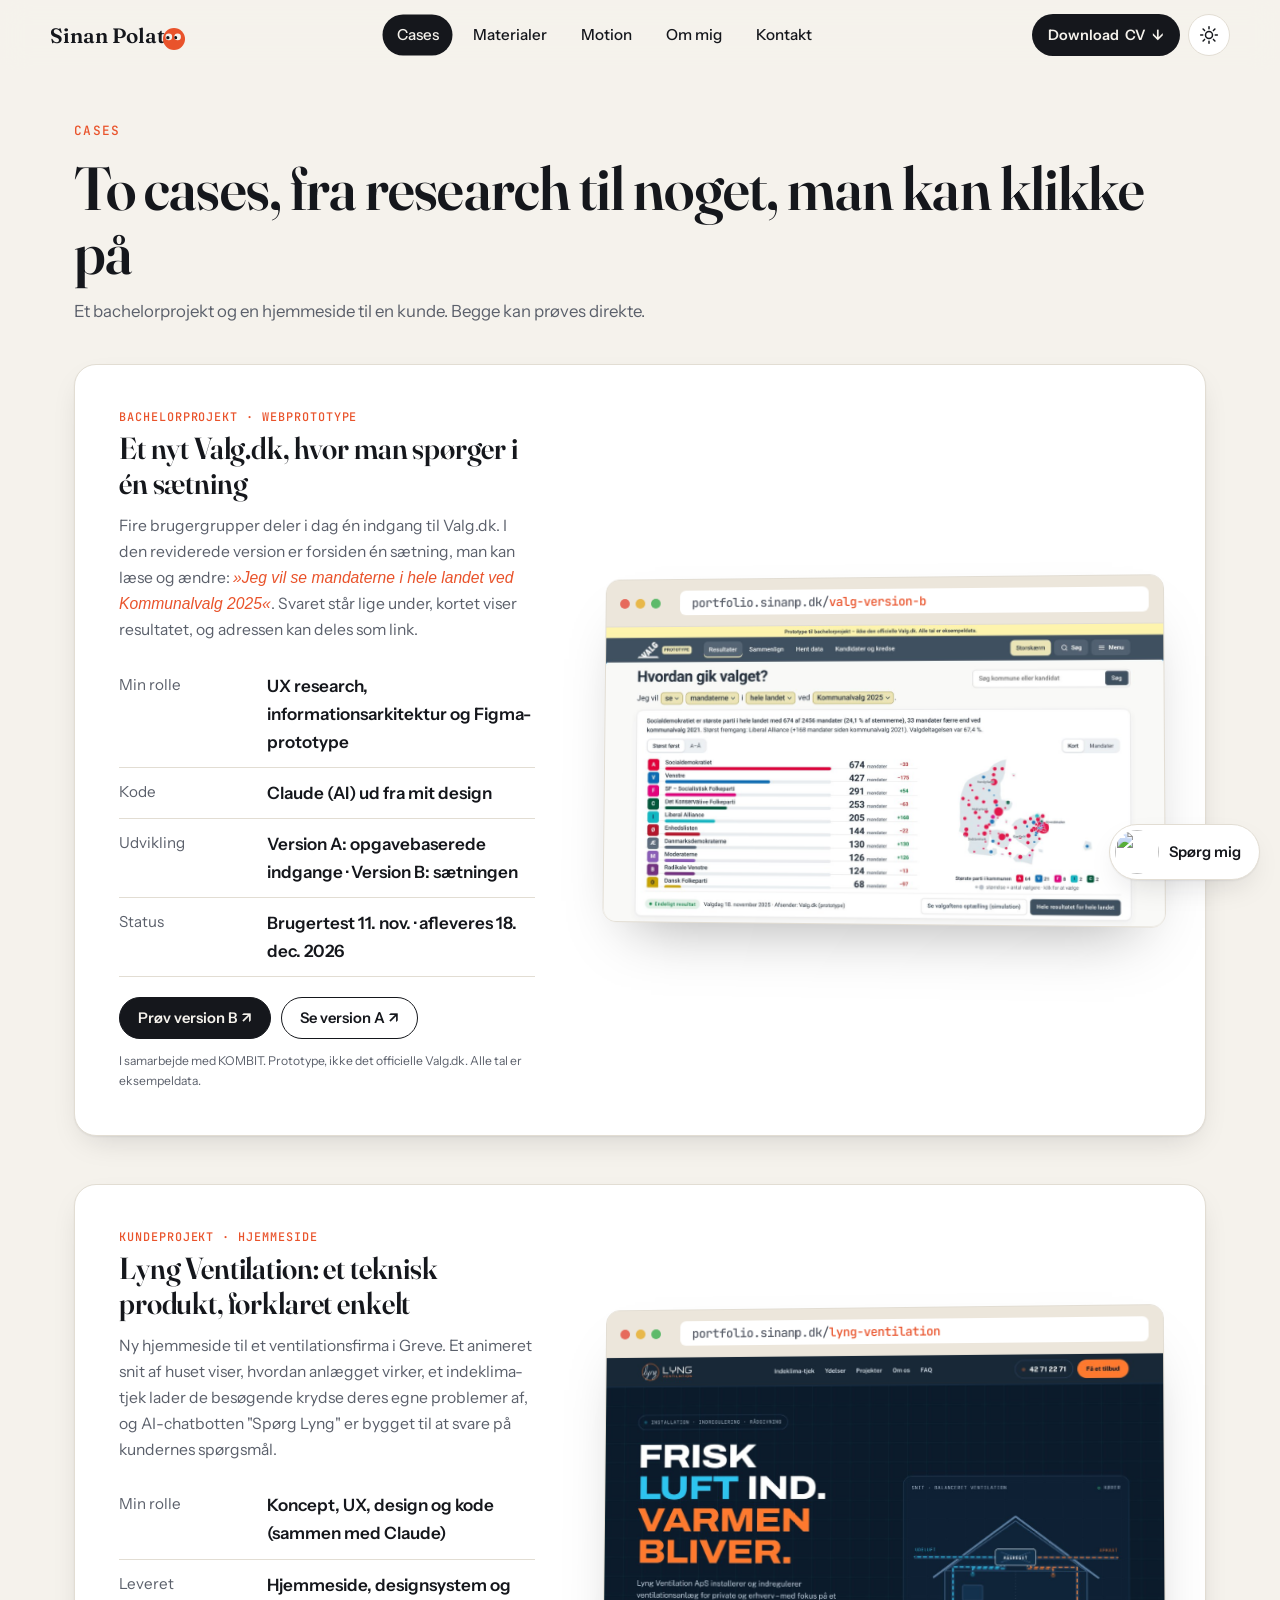
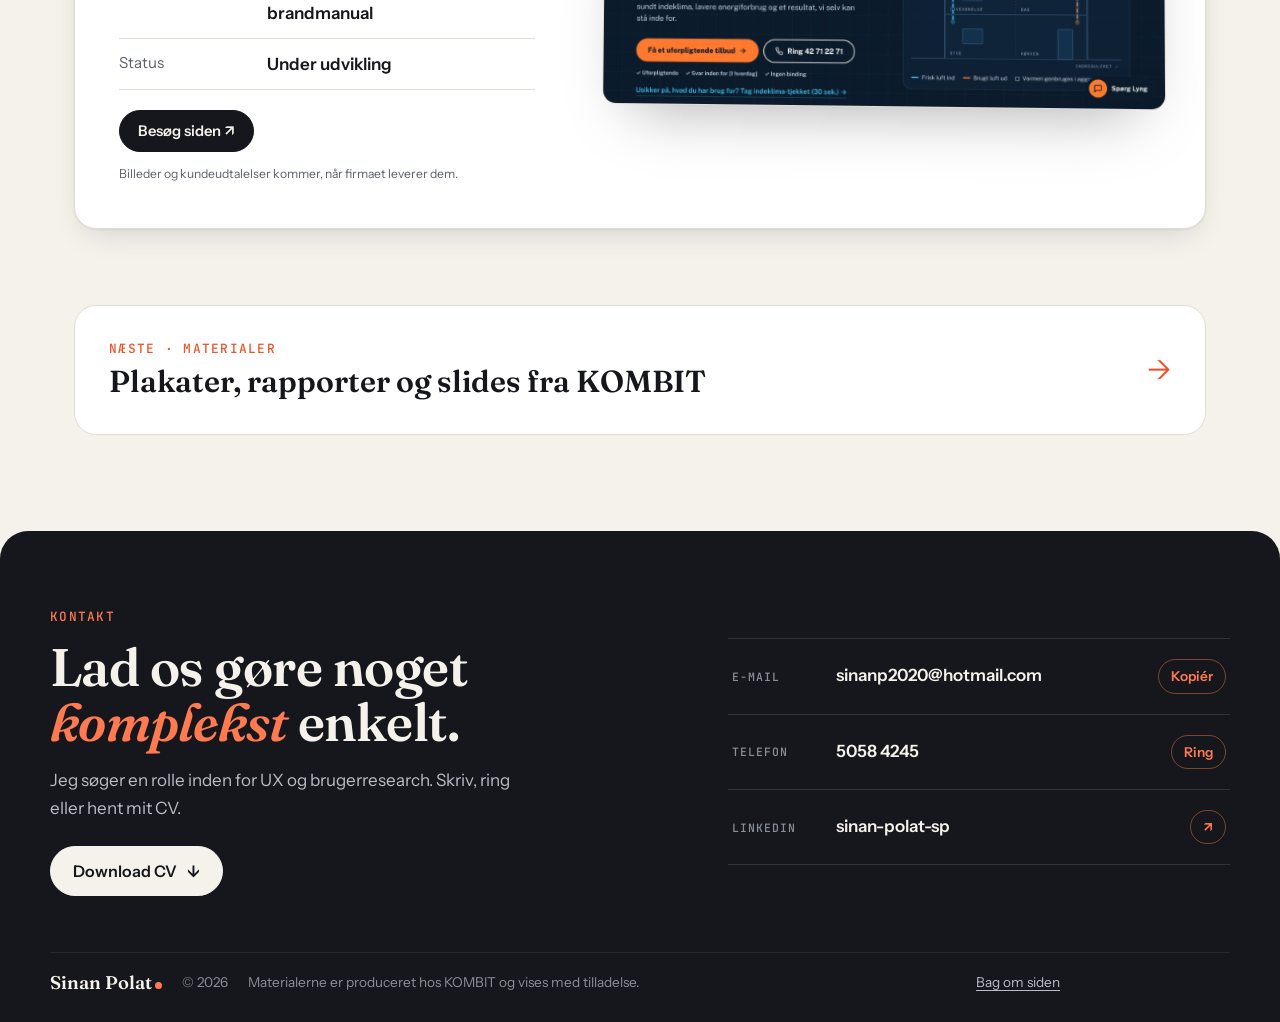
==== commit 3b3ae652: "Valg.dk-casen peger på version B, nyt billede og rettelser" ====
--- a/cases/index.html
+++ b/cases/index.html
@@ -65,23 +65,25 @@
     <div class="concept proto reveal" id="valg">
       <div class="concept-side">
         <p class="kicker">Bachelorprojekt · Webprototype</p>
-        <h3 class="proto-title">Et nyt Valg.dk, bygget op om brugernes spørgsmål</h3>
-        <p class="proto-text">Fire brugergrupper deler i dag én indgang til Valg.dk. Min prototype starter med det, de kommer for: at finde resultatet for deres kommune, sammenligne områder og hente data, med resultaterne på et interaktivt kort.</p>
+        <h3 class="proto-title">Et nyt Valg.dk, hvor man spørger i én sætning</h3>
+        <p class="proto-text">Fire brugergrupper deler i dag én indgang til Valg.dk. I den reviderede version er forsiden én sætning, man kan læse og ændre: <em>»Jeg vil se mandaterne i hele landet ved Kommunalvalg 2025«</em>. Svaret står lige under, kortet viser resultatet, og adressen kan deles som link.</p>
         <dl class="facts">
           <div><dt>Min rolle</dt><dd>UX research, informationsarkitektur og Figma-prototype</dd></div>
-          <div><dt>Kode</dt><dd>Claude (AI) ud fra mit Figma-design</dd></div>
+          <div><dt>Kode</dt><dd>Claude (AI) ud fra mit design</dd></div>
+          <div><dt>Udvikling</dt><dd>Version A: opgavebaserede indgange · Version B: sætningen</dd></div>
           <div><dt>Status</dt><dd>Brugertest 11. nov. · afleveres 18. dec. 2026</dd></div>
         </dl>
         <p class="card-actions">
-          <a class="button small" href="/valg.dk/" target="_blank" rel="noopener">Prøv prototypen ↗</a>
+          <a class="button small" href="/valg-version-b/" target="_blank" rel="noopener">Prøv version B ↗</a>
+          <a class="button ghost small" href="/valg-version-a/" target="_blank" rel="noopener">Se version A ↗</a>
         </p>
         <p class="mock-note">I samarbejde med KOMBIT. Prototype, ikke det officielle Valg.dk. Alle tal er eksempeldata.</p>
       </div>
 
-      <a class="browser proto-shot" href="/valg.dk/" target="_blank" rel="noopener" aria-label="Åbn Valg.dk-prototypen i en ny fane">
-        <div class="browser-bar"><i></i><i></i><i></i><span>portfolio.sinanp.dk/<b>valg.dk</b></span></div>
+      <a class="browser proto-shot" href="/valg-version-b/" target="_blank" rel="noopener" aria-label="Åbn version B af Valg.dk-prototypen i en ny fane">
+        <div class="browser-bar"><i></i><i></i><i></i><span>portfolio.sinanp.dk/<b>valg-version-b</b></span></div>
         <div class="proto-frame">
-          <img src="/work/valg-prototype/forside.jpg" alt="Forsiden af Valg.dk-prototypen med søgefelt, tre indgange og kort over kommunalvalg 2025" loading="lazy" width="1400" height="744">
+          <img src="/work/valg-prototype/version-b.jpg" alt="Version B af Valg.dk-prototypen: overskriften Hvordan gik valget?, sætningen Jeg vil se mandaterne i hele landet ved Kommunalvalg 2025, mandater pr. parti og et kort over Danmark" loading="lazy" width="1400" height="744">
           <span class="proto-cta">Åbn prototypen ↗</span>
         </div>
       </a>
@@ -182,7 +184,7 @@
 </div>
 
 <div class="toast" role="status" aria-live="polite"></div>
-<script src="/script.js?v=13" defer></script>
+<script src="/script.js?v=14" defer></script>
 <script src="/dot.js?v=3" defer></script>
 </body>
 </html>
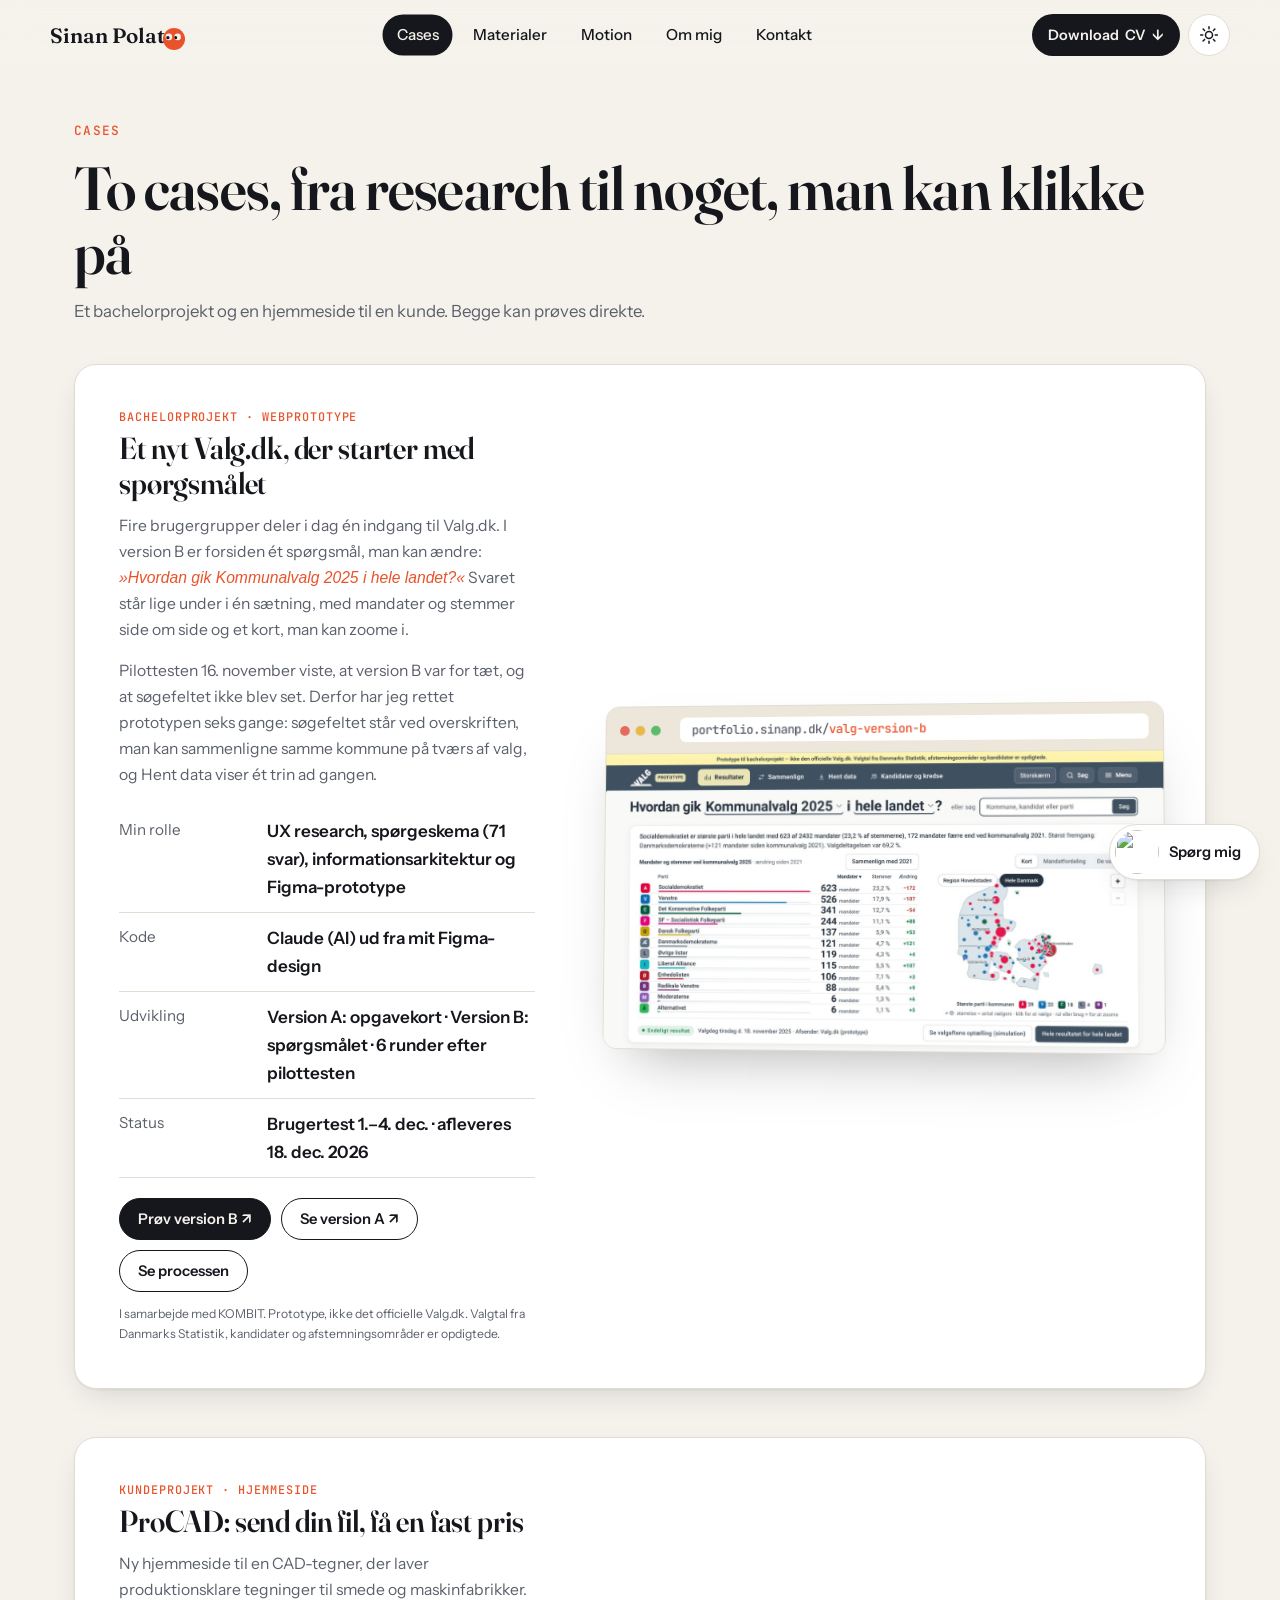
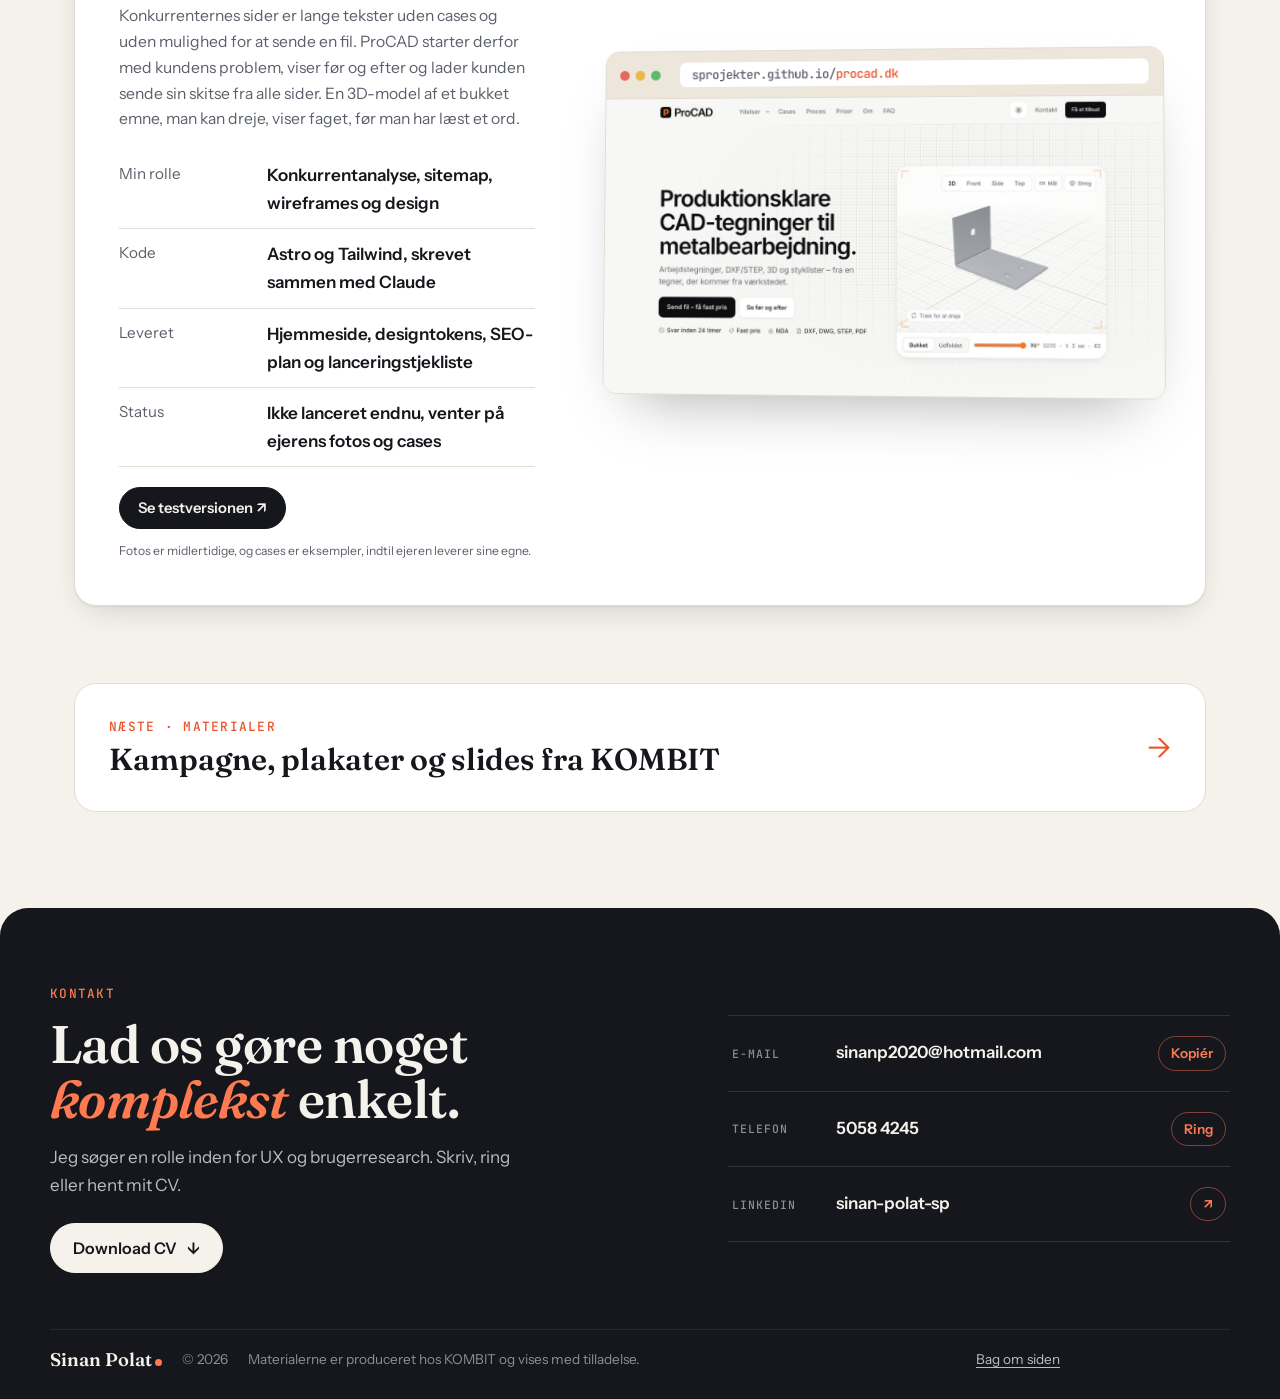
==== commit 544331eb: "push" ====
--- a/cases/index.html
+++ b/cases/index.html
@@ -4,11 +4,11 @@
 <meta charset="utf-8">
 <meta name="viewport" content="width=device-width, initial-scale=1">
 <title>Cases – Sinan Polat</title>
-<meta name="description" content="To cases fra research til prototype: et nyt Valg.dk og en hjemmeside til Lyng Ventilation.">
+<meta name="description" content="To cases fra research til prototype: et nyt Valg.dk og en hjemmeside til CAD-tegneren ProCAD.">
 <!-- Portfolio til arbejdsgivere: skal IKKE findes på Google. Behold noindex. Den officielle side er sinanp.dk. -->
 <meta name="robots" content="noindex, nofollow">
 <meta property="og:title" content="Cases – Sinan Polat">
-<meta property="og:description" content="To cases fra research til prototype: et nyt Valg.dk og en hjemmeside til Lyng Ventilation.">
+<meta property="og:description" content="To cases fra research til prototype: et nyt Valg.dk og en hjemmeside til CAD-tegneren ProCAD.">
 <meta property="og:image" content="https://portfolio.sinanp.dk/img/og-share.jpg">
 <meta property="og:image:type" content="image/jpeg">
 <meta property="og:image:width" content="1200">
@@ -65,48 +65,51 @@
     <div class="concept proto reveal" id="valg">
       <div class="concept-side">
         <p class="kicker">Bachelorprojekt · Webprototype</p>
-        <h3 class="proto-title">Et nyt Valg.dk, hvor man spørger i én sætning</h3>
-        <p class="proto-text">Fire brugergrupper deler i dag én indgang til Valg.dk. I den reviderede version er forsiden én sætning, man kan læse og ændre: <em>»Jeg vil se mandaterne i hele landet ved Kommunalvalg 2025«</em>. Svaret står lige under, kortet viser resultatet, og adressen kan deles som link.</p>
+        <h3 class="proto-title">Et nyt Valg.dk, der starter med spørgsmålet</h3>
+        <p class="proto-text">Fire brugergrupper deler i dag én indgang til Valg.dk. I version B er forsiden ét spørgsmål, man kan ændre: <em>»Hvordan gik Kommunalvalg 2025 i hele landet?«</em> Svaret står lige under i én sætning, med mandater og stemmer side om side og et kort, man kan zoome i.</p>
+        <p class="proto-text">Pilottesten 16. november viste, at version B var for tæt, og at søgefeltet ikke blev set. Derfor har jeg rettet prototypen seks gange: søgefeltet står ved overskriften, man kan sammenligne samme kommune på tværs af valg, og Hent data viser ét trin ad gangen.</p>
         <dl class="facts">
-          <div><dt>Min rolle</dt><dd>UX research, informationsarkitektur og Figma-prototype</dd></div>
-          <div><dt>Kode</dt><dd>Claude (AI) ud fra mit design</dd></div>
-          <div><dt>Udvikling</dt><dd>Version A: opgavebaserede indgange · Version B: sætningen</dd></div>
-          <div><dt>Status</dt><dd>Brugertest 11. nov. · afleveres 18. dec. 2026</dd></div>
+          <div><dt>Min rolle</dt><dd>UX research, spørgeskema (71 svar), informationsarkitektur og Figma-prototype</dd></div>
+          <div><dt>Kode</dt><dd>Claude (AI) ud fra mit Figma-design</dd></div>
+          <div><dt>Udvikling</dt><dd>Version A: opgavekort · Version B: spørgsmålet · 6 runder efter pilottesten</dd></div>
+          <div><dt>Status</dt><dd>Brugertest 1.–4. dec. · afleveres 18. dec. 2026</dd></div>
         </dl>
         <p class="card-actions">
           <a class="button small" href="/valg-version-b/" target="_blank" rel="noopener">Prøv version B ↗</a>
           <a class="button ghost small" href="/valg-version-a/" target="_blank" rel="noopener">Se version A ↗</a>
+          <button class="button ghost small" type="button" data-viewer data-slug="valg-proces" data-pages="7" data-title="Valg.dk: proces, pilottest og før og efter">Se processen</button>
         </p>
-        <p class="mock-note">I samarbejde med KOMBIT. Prototype, ikke det officielle Valg.dk. Alle tal er eksempeldata.</p>
+        <p class="mock-note">I samarbejde med KOMBIT. Prototype, ikke det officielle Valg.dk. Valgtal fra Danmarks Statistik, kandidater og afstemningsområder er opdigtede.</p>
       </div>
 
-      <a class="browser proto-shot" href="/valg-version-b/" target="_blank" rel="noopener" aria-label="Åbn version B af Valg.dk-prototypen i en ny fane">
+      <a class="browser proto-shot" href="/valg-version-b/#/?do=se&amp;omr=land&amp;valg=kv2025" target="_blank" rel="noopener" aria-label="Åbn version B af Valg.dk-prototypen i en ny fane">
         <div class="browser-bar"><i></i><i></i><i></i><span>portfolio.sinanp.dk/<b>valg-version-b</b></span></div>
         <div class="proto-frame">
-          <img src="/work/valg-prototype/version-b.jpg" alt="Version B af Valg.dk-prototypen: overskriften Hvordan gik valget?, sætningen Jeg vil se mandaterne i hele landet ved Kommunalvalg 2025, mandater pr. parti og et kort over Danmark" loading="lazy" width="1400" height="744">
+          <img src="/work/valg-prototype/version-b.jpg?v=2" alt="Version B af Valg.dk-prototypen: overskriften Hvordan gik Kommunalvalg 2025 i hele landet?, et søgefelt, mandater og stemmer pr. parti og et kort over Danmark" loading="lazy" width="1400" height="744">
           <span class="proto-cta">Åbn prototypen ↗</span>
         </div>
       </a>
     </div>
 
-    <div class="concept proto reveal" id="lyng">
+    <div class="concept proto reveal" id="procad">
       <div class="concept-side">
         <p class="kicker">Kundeprojekt · Hjemmeside</p>
-        <h3 class="proto-title">Lyng Ventilation: et teknisk produkt, forklaret enkelt</h3>
-        <p class="proto-text">Ny hjemmeside til et ventilationsfirma i Greve. Et animeret snit af huset viser, hvordan anlægget virker, et indeklima-tjek lader de besøgende krydse deres egne problemer af, og AI-chatbotten "Spørg Lyng" er bygget til at svare på kundernes spørgsmål.</p>
+        <h3 class="proto-title">ProCAD: send din fil, få en fast pris</h3>
+        <p class="proto-text">Ny hjemmeside til en CAD-tegner, der laver produktionsklare tegninger til smede og maskinfabrikker. Konkurrenternes sider er lange tekster uden cases og uden mulighed for at sende en fil. ProCAD starter derfor med kundens problem, viser før og efter og lader kunden sende sin skitse fra alle sider. En 3D-model af et bukket emne, man kan dreje, viser faget, før man har læst et ord.</p>
         <dl class="facts">
-          <div><dt>Min rolle</dt><dd>Koncept, UX, design og kode (sammen med Claude)</dd></div>
-          <div><dt>Leveret</dt><dd>Hjemmeside, designsystem og brandmanual</dd></div>
-          <div><dt>Status</dt><dd>Under udvikling</dd></div>
+          <div><dt>Min rolle</dt><dd>Konkurrentanalyse, sitemap, wireframes og design</dd></div>
+          <div><dt>Kode</dt><dd>Astro og Tailwind, skrevet sammen med Claude</dd></div>
+          <div><dt>Leveret</dt><dd>Hjemmeside, designtokens, SEO-plan og lanceringstjekliste</dd></div>
+          <div><dt>Status</dt><dd>Ikke lanceret endnu, venter på ejerens fotos og cases</dd></div>
         </dl>
-        <p class="card-actions"><a class="button small" href="/lyng-ventilation/" target="_blank" rel="noopener">Besøg siden ↗</a></p>
-        <p class="mock-note">Billeder og kundeudtalelser kommer, når firmaet leverer dem.</p>
+        <p class="card-actions"><a class="button small" href="https://sprojekter.github.io/procad.dk/" target="_blank" rel="noopener">Se testversionen ↗</a></p>
+        <p class="mock-note">Fotos er midlertidige, og cases er eksempler, indtil ejeren leverer sine egne.</p>
       </div>
-      <a class="browser proto-shot" href="/lyng-ventilation/" target="_blank" rel="noopener" aria-label="Åbn Lyng Ventilations hjemmeside i en ny fane">
-        <div class="browser-bar"><i></i><i></i><i></i><span>portfolio.sinanp.dk/<b>lyng-ventilation</b></span></div>
+      <a class="browser proto-shot" href="https://sprojekter.github.io/procad.dk/" target="_blank" rel="noopener" aria-label="Åbn testversionen af ProCADs hjemmeside i en ny fane">
+        <div class="browser-bar"><i></i><i></i><i></i><span>sprojekter.github.io/<b>procad.dk</b></span></div>
         <div class="proto-frame">
-          <img src="/work/lyng-ventilation/forside.jpg" alt="Forsiden af Lyng Ventilations hjemmeside: overskriften Frisk luft ind. Varmen bliver. og et animeret snit af et hus" loading="lazy">
-          <span class="proto-cta">Besøg siden ↗</span>
+          <img src="/work/procad/forside.jpg" alt="Forsiden af ProCADs hjemmeside: overskriften Produktionsklare CAD-tegninger til metalbearbejdning og en 3D-model af et bukket metalemne" loading="lazy" width="1400" height="744">
+          <span class="proto-cta">Se testversionen ↗</span>
         </div>
       </a>
     </div>
@@ -114,7 +117,7 @@
   <section class="section more-about">
     <a class="more-about-link reveal" href="/materialer/">
       <span class="eyebrow">Næste · Materialer</span>
-      <b>Plakater, rapporter og slides fra KOMBIT</b>
+      <b>Kampagne, plakater og slides fra KOMBIT</b>
       <span class="arr" aria-hidden="true">→</span>
     </a>
   </section>
@@ -184,7 +187,7 @@
 </div>
 
 <div class="toast" role="status" aria-live="polite"></div>
-<script src="/script.js?v=14" defer></script>
+<script src="/script.js?v=15" defer></script>
 <script src="/dot.js?v=3" defer></script>
 </body>
 </html>
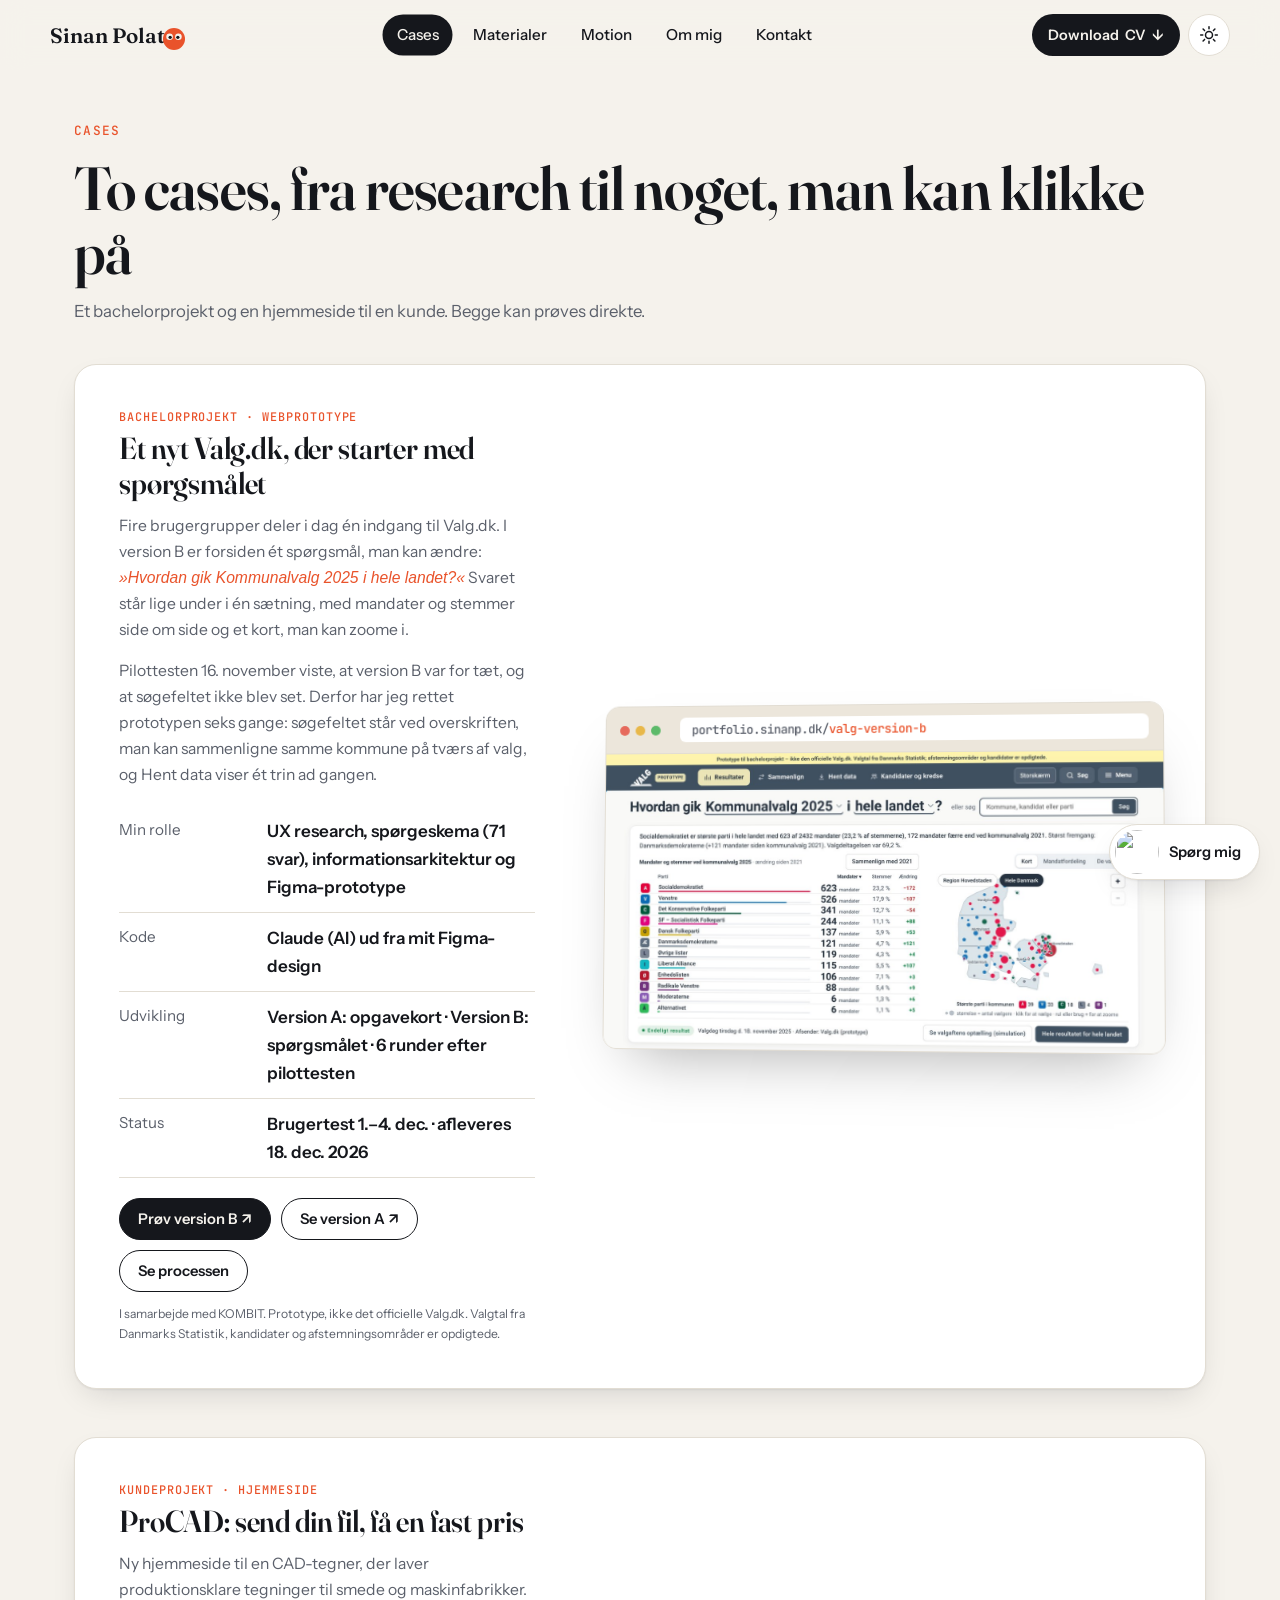
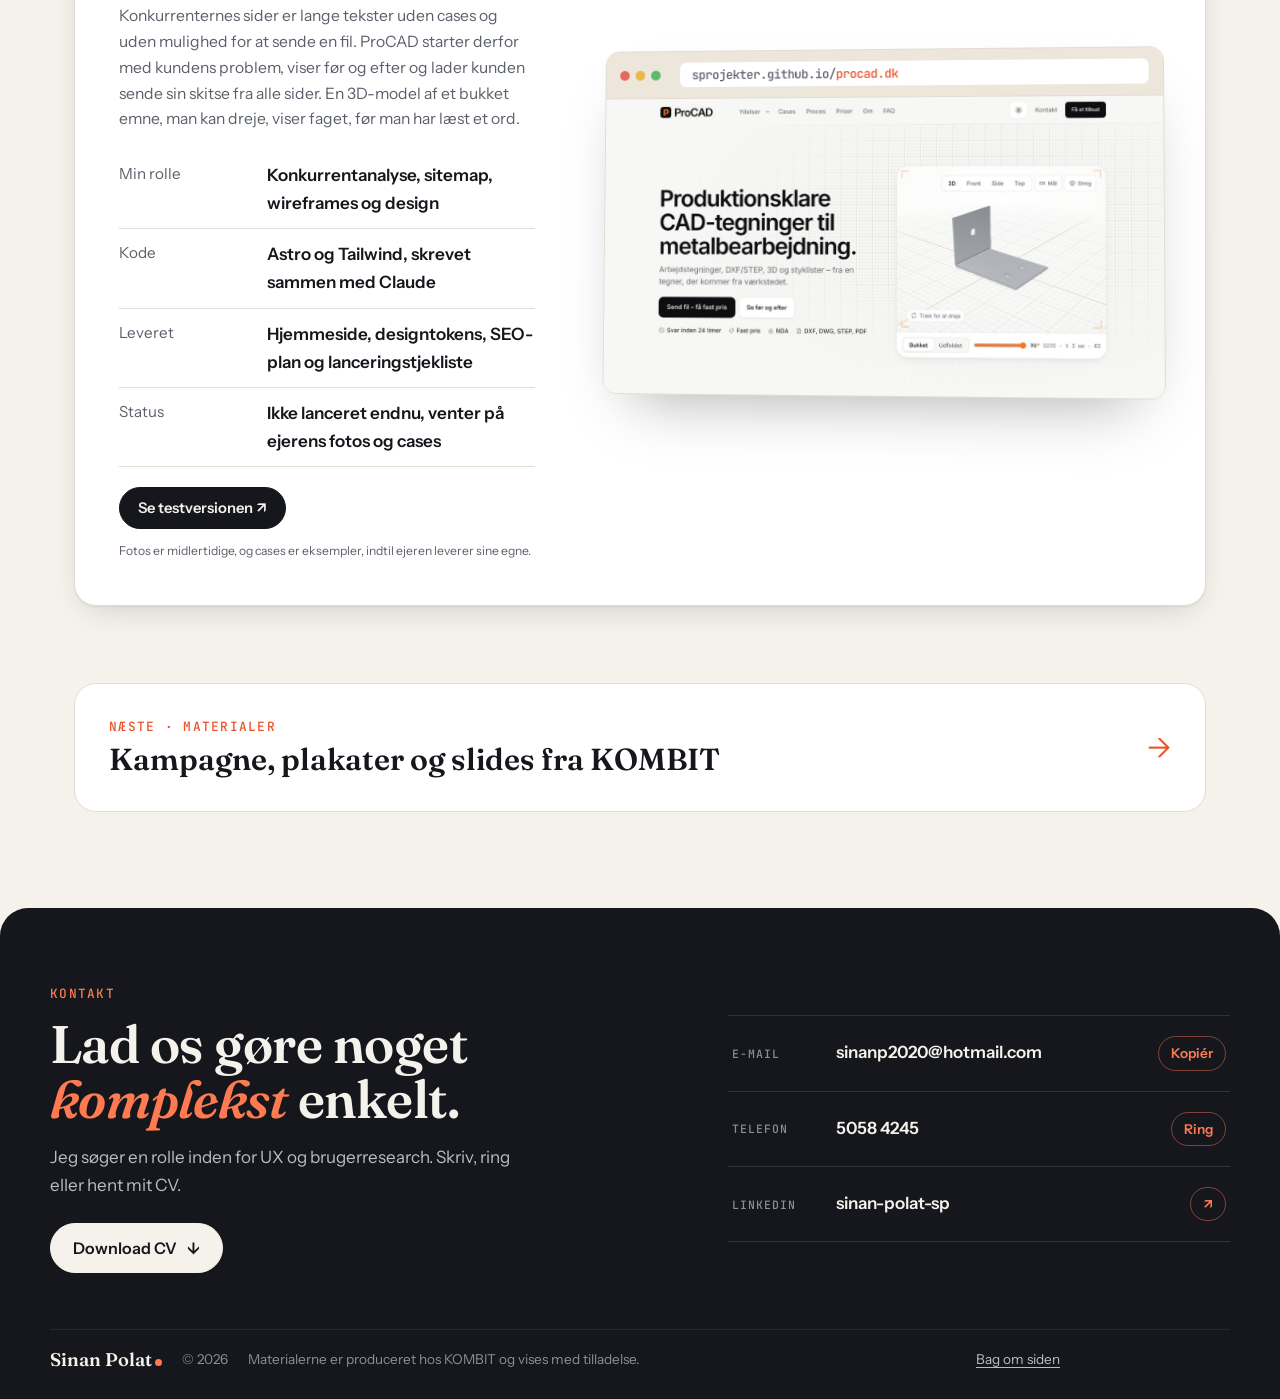
==== commit 579ee603: "2 mere" ====
--- a/cases/index.html
+++ b/cases/index.html
@@ -23,8 +23,8 @@
 <link rel="preconnect" href="https://fonts.googleapis.com">
 <link rel="preconnect" href="https://fonts.gstatic.com" crossorigin>
 <link rel="stylesheet" href="https://fonts.googleapis.com/css2?family=Fraunces:ital,opsz,wght@0,9..144,500..700;1,9..144,500..700&family=Instrument+Sans:wght@400;500;600&family=JetBrains+Mono:wght@500&display=swap">
-<link rel="stylesheet" href="/style.css?v=14">
-<link rel="stylesheet" href="/dot.css?v=4">
+<link rel="stylesheet" href="/style.css?v=15">
+<link rel="stylesheet" href="/dot.css?v=5">
 <script>
   /* Sæt tema før siden tegnes, så den ikke blinker */
   (function(){try{var t=localStorage.getItem('tema');if(t)document.documentElement.dataset.theme=t;}catch(e){}})();
@@ -62,6 +62,7 @@
       <h1 class="reveal">To cases, fra research til noget, man kan klikke på</h1>
       <p class="lead small reveal">Et bachelorprojekt og en hjemmeside til en kunde. Begge kan prøves direkte.</p>
     </div>
+    <h2 class="vh">To cases</h2>
     <div class="concept proto reveal" id="valg">
       <div class="concept-side">
         <p class="kicker">Bachelorprojekt · Webprototype</p>
@@ -188,6 +189,6 @@
 
 <div class="toast" role="status" aria-live="polite"></div>
 <script src="/script.js?v=15" defer></script>
-<script src="/dot.js?v=3" defer></script>
+<script src="/dot.js?v=4" defer></script>
 </body>
 </html>
--- a/style.css
+++ b/style.css
@@ -75,7 +75,7 @@
 .button.ghost{background:transparent;color:var(--ink)}
 .button.ghost:hover{background:var(--ink);color:var(--bg);border-color:var(--ink)}
 .button.light{background:#F5F2EC;color:#15171C;border-color:#F5F2EC}
-.button.light:hover{background:var(--accent);border-color:var(--accent);color:#fff}
+.button.light:hover{background:var(--accent);border-color:var(--accent);color:#15171C}
 .button.ghost-light{background:transparent;color:#F5F2EC;border-color:rgba(245,242,236,.35)}
 .button.ghost-light:hover{border-color:#F5F2EC;background:rgba(245,242,236,.08)}
 
@@ -230,7 +230,7 @@
 .card-body{padding:22px 24px 26px;display:flex;flex-direction:column;flex:1}
 .card-body h3{margin-bottom:8px}
 .card-body p{color:var(--muted);font-size:.95rem;margin-bottom:.7em}
-.card-body .role{color:var(--ink);font-size:.92rem;padding:10px 12px;border-left:3px solid var(--accent);background:var(--tint);border-radius:0 8px 8px 0}
+.card-body .role{color:var(--ink);font-size:.92rem;padding:10px 12px;border:1px solid color-mix(in srgb,var(--accent) 28%,transparent);background:var(--tint);border-radius:10px}
 .card-body .role b{color:var(--accent);font-weight:600}
 .card-body .tags{margin-top:auto;padding-top:8px}
 
@@ -385,7 +385,7 @@
 .timeline span:last-child{color:var(--muted);font-size:.88rem}
 .school{display:grid;grid-template-columns:repeat(3,1fr);gap:20px}
 .school-card .card-media{aspect-ratio:4/3}
-.grade{position:absolute;right:14px;top:12px;z-index:3;padding:6px 12px;border-radius:999px;background:var(--accent);color:#fff;font:500 .74rem var(--mono);letter-spacing:.04em;box-shadow:0 8px 20px -6px rgba(0,0,0,.35)}
+.grade{position:absolute;right:14px;top:12px;z-index:3;padding:6px 12px;border-radius:999px;background:var(--accent);color:var(--accent-ink);font:500 .74rem var(--mono);letter-spacing:.04em;box-shadow:0 8px 20px -6px rgba(0,0,0,.35)}
 .grade b{font:700 1rem var(--serif);margin-left:3px}
 .mini-list{list-style:none;padding:0;margin:0 0 .6em;display:grid;gap:8px}
 .mini-list li{font-size:.9rem;color:var(--muted);padding-left:14px;position:relative}
@@ -430,7 +430,7 @@
 .work.compact .card:not(.feature) .card-body{padding:12px 14px 15px}
 .work.compact .card:not(.feature) .card-body h3{font-size:.98rem;line-height:1.25;margin:0}
 .work.compact .card:not(.feature) .card-body > :not(h3){display:none}
-.work.compact .card:not(.feature) .badge{top:8px;left:8px;font-size:.62rem;padding:3px 8px}
+.work.compact .card:not(.feature) .badge{top:8px;left:8px;font-size:.7rem;padding:3px 8px}
 .work.compact .card:not(.feature){border-radius:14px}
 @media (max-width:980px){.work.compact{grid-template-columns:1fr 1fr}}
 .viewer-desc{margin:8px 0 0;max-width:78ch;font-size:.88rem;line-height:1.5;color:#B9BDC6}
@@ -459,7 +459,7 @@
 .mbody h3{margin-bottom:8px}
 .mfeature .mbody h3{font-size:1.55rem;line-height:1.15}
 .mbody p{color:var(--muted);font-size:.95rem;margin-bottom:.7em}
-.mbody .role{color:var(--ink);font-size:.92rem;padding:10px 12px;border-left:3px solid var(--accent);background:var(--tint);border-radius:0 8px 8px 0}
+.mbody .role{color:var(--ink);font-size:.92rem;padding:10px 12px;border:1px solid color-mix(in srgb,var(--accent) 28%,transparent);background:var(--tint);border-radius:10px}
 .mbody .role b{color:var(--accent);font-weight:600}
 .mbody .made{margin:auto 0 0;padding-top:6px;display:flex;align-items:center;gap:8px;font:500 .74rem var(--mono);letter-spacing:.02em;color:var(--muted)}
 .mbody .made::before{content:"";width:8px;height:8px;border-radius:50%;background:var(--accent);flex:none}
@@ -504,7 +504,7 @@
 .case .card-body{padding:22px 24px 24px;display:flex;flex-direction:column;flex:1}
 .case h3{font-size:1.3rem;line-height:1.2;margin-bottom:8px}
 .case .card-body p{color:var(--muted);font-size:.95rem;margin-bottom:.8em}
-.case .card-body .role{color:var(--ink);font-size:.92rem;padding:10px 12px;border-left:3px solid var(--accent);background:var(--tint);border-radius:0 8px 8px 0}
+.case .card-body .role{color:var(--ink);font-size:.92rem;padding:10px 12px;border:1px solid color-mix(in srgb,var(--accent) 28%,transparent);background:var(--tint);border-radius:10px}
 .case .card-body .role b{color:var(--accent);font-weight:600}
 .case .card-actions{margin-top:auto!important;padding-top:6px}
 .steps-label{font:500 .74rem var(--mono);text-transform:uppercase;letter-spacing:.08em;color:var(--muted);margin:28px 0 0}
@@ -634,7 +634,7 @@
   .case .card-body p{font-size:.92rem}
   .card-actions{gap:8px}
   .case .card-actions .button,.concept .card-actions .button{flex:1 1 auto;justify-content:center}
-  .browser-bar span,.mini-bar span{font-size:.68rem}
+  .browser-bar span,.mini-bar span{font-size:.72rem}
 
   /* Filtre som én vandret række, man kan swipe */
   .filters{flex-wrap:nowrap;overflow-x:auto;margin:0 -24px;padding:2px 24px 6px;scrollbar-width:none;-webkit-overflow-scrolling:touch;width:calc(100% + 48px)}
@@ -807,3 +807,6 @@
 .page-head .lead{margin-top:.8em}
 .page-head{margin-bottom:clamp(24px,3vw,40px)}
 @media (min-width:641px){.ct-bottom{padding-right:170px}}
+
+/* v15: skjult overskrift, så overskriftsniveauerne hænger sammen for skærmlæsere */
+.vh{position:absolute!important;width:1px;height:1px;padding:0;margin:-1px;overflow:hidden;clip:rect(0 0 0 0);white-space:nowrap;border:0}
--- a/dot.css
+++ b/dot.css
@@ -63,22 +63,32 @@
 .colophon .colo-text p{margin:0 0 .9em;font-size:1rem;line-height:1.6}
 .colophon .colo-text b{color:#F5F2EC;font-weight:600}
 .colo-facts{list-style:none;padding:0;margin:20px 0 0;display:flex;flex-wrap:wrap;gap:8px}
-.colo-facts li{font:500 .72rem var(--mono);color:#B9BDC6;padding:6px 11px;border:1px solid rgba(255,255,255,.14);border-radius:999px}
+.colo-facts li{font:500 .76rem var(--mono);color:#B9BDC6;padding:6px 11px;border:1px solid rgba(255,255,255,.14);border-radius:999px}
 
 .colo-window{background:#1B1D23;border:1px solid rgba(255,255,255,.09);border-radius:18px;overflow:hidden;box-shadow:0 40px 80px -40px rgba(0,0,0,.7)}
-.colo-bar{display:flex;align-items:center;gap:14px;padding:11px 14px 11px 16px;border-bottom:1px solid rgba(255,255,255,.07);background:rgba(255,255,255,.025)}
+.colo-bar{display:flex;align-items:center;gap:12px;padding:9px 12px 9px 16px;border-bottom:1px solid rgba(255,255,255,.07);background:rgba(255,255,255,.025)}
 .colo-lights{display:flex;gap:6px}
 .colo-lights i{width:10px;height:10px;border-radius:50%;background:#3A3D45}
 .colo-lights i:first-child{background:#FF7A50}
-.colo-file{flex:1;min-width:0;font:500 .74rem var(--mono);color:#8A8F99;white-space:nowrap;overflow:hidden;text-overflow:ellipsis}
-.colo-replay{flex:none;font:500 .72rem var(--mono);color:#ECE9E3;background:transparent;border:1px solid rgba(255,255,255,.16);border-radius:999px;padding:5px 12px;cursor:pointer;transition:border-color .2s,color .2s}
+.colo-file{margin:0;padding:10px clamp(16px,2.4vw,24px) 0;font:500 .76rem var(--mono);color:#8A8F99;white-space:nowrap;overflow:hidden;text-overflow:ellipsis}
+.colo-tabs{flex:1;min-width:0;display:flex;gap:4px;overflow-x:auto;scrollbar-width:none}
+.colo-tabs::-webkit-scrollbar{display:none}
+.colo-tab{flex:none;font:500 .78rem var(--mono);color:#A9AEB8;background:transparent;border:1px solid transparent;border-radius:999px;padding:6px 12px;min-height:32px;cursor:pointer;transition:color .2s,background .2s,border-color .2s}
+.colo-tab:hover{color:#F1EDE6}
+.colo-tab[aria-selected="true"]{color:#15171C;background:#F1EDE6}
+.colo-tab:focus-visible,.colo-replay:focus-visible{outline:2px solid #FF7A50;outline-offset:2px}
+.colo-stage{display:grid}
+.colo-stage>.colo-chat{grid-area:1/1}
+.colo-stage>.colo-chat[hidden]{display:flex;visibility:hidden}
+.cghost{color:transparent}
+.colo-replay{flex:none;font:500 .76rem var(--mono);color:#ECE9E3;background:transparent;border:1px solid rgba(255,255,255,.16);border-radius:999px;padding:6px 12px;min-height:32px;cursor:pointer;transition:border-color .2s,color .2s}
 .colo-replay:hover,.colo-replay:focus-visible{border-color:#FF7A50;color:#FF7A50}
 
-.colo-chat{display:flex;flex-direction:column;gap:18px;cursor:pointer;padding:clamp(16px,2.4vw,24px);min-height:300px;justify-content:center}
+.colo-chat{display:flex;flex-direction:column;gap:18px;cursor:pointer;padding:14px clamp(16px,2.4vw,24px) clamp(16px,2.4vw,24px);justify-content:flex-start}
 .cmsg{display:flex;flex-direction:column;gap:6px;max-width:92%;transition:opacity .35s,transform .45s var(--ease)}
 .cmsg.me{align-self:flex-end;align-items:flex-end}
 .cmsg.ai{align-items:flex-start}
-.cmsg .who{font:500 .66rem var(--mono);letter-spacing:.12em;text-transform:uppercase;color:#8A8F99}
+.cmsg .who{font:500 .72rem var(--mono);letter-spacing:.12em;text-transform:uppercase;color:#8A8F99}
 .colophon .cbody{margin:0;padding:12px 16px;border-radius:14px;font-size:.98rem;line-height:1.5;max-width:none}
 .colophon .cmsg.me .cbody{background:#23262D;color:#ECE9E3;border:1px solid rgba(255,255,255,.08);border-bottom-right-radius:4px}
 .colophon .cmsg.ai .cbody{background:rgba(255,122,80,.08);color:#F1EDE6;border:1px solid rgba(255,122,80,.24);border-bottom-left-radius:4px}
@@ -95,13 +105,13 @@
 .ctyping i:nth-child(3){animation-delay:.28s}
 /* prompten som et lille briefark: rolle, mål, krav, lever */
 .colophon .cmsg.me{max-width:100%}
-.cprompt p{display:grid;grid-template-columns:3.6rem 1fr;gap:12px;margin:0;padding:8px 0;border-top:1px solid rgba(255,255,255,.07);font-size:.94rem;line-height:1.45;color:#ECE9E3}
+.cprompt p{display:grid;grid-template-columns:6.4rem 1fr;gap:12px;margin:0;padding:8px 0;border-top:1px solid rgba(255,255,255,.07);font-size:.94rem;line-height:1.45;color:#ECE9E3}
 .cprompt p:first-child{border-top:0;padding-top:2px}
 .cprompt p:last-child{padding-bottom:2px}
-.cprompt b{font:500 .68rem/1.9 var(--mono);text-transform:uppercase;letter-spacing:.08em;color:#FF7A50;transition:opacity .2s}
+.cprompt b{font:500 .72rem/1.85 var(--mono);text-transform:uppercase;letter-spacing:.08em;color:#FF7A50;transition:opacity .2s}
 .colo-chat.armed .cprompt b:not(.on){opacity:0}
 @media (max-width:860px){.colophon{grid-template-columns:1fr}.colo-chat{min-height:0}}
-@media (max-width:480px){.cprompt p{grid-template-columns:1fr;gap:2px}.cmsg{max-width:100%}}
+@media (max-width:560px){.cprompt p{grid-template-columns:1fr;gap:2px}.cmsg{max-width:100%}.colo-lights,.colo-replay-txt{display:none}}
 @media (prefers-reduced-motion:reduce){.cdot{transition:none}.ctyping i{animation:none}.colo-replay{display:none}}
 /* boblen med prompten har fast bredde, så den ikke vokser, mens teksten skrives */
 .colophon .cmsg.me,.colophon .cmsg.me .cbody{width:100%}
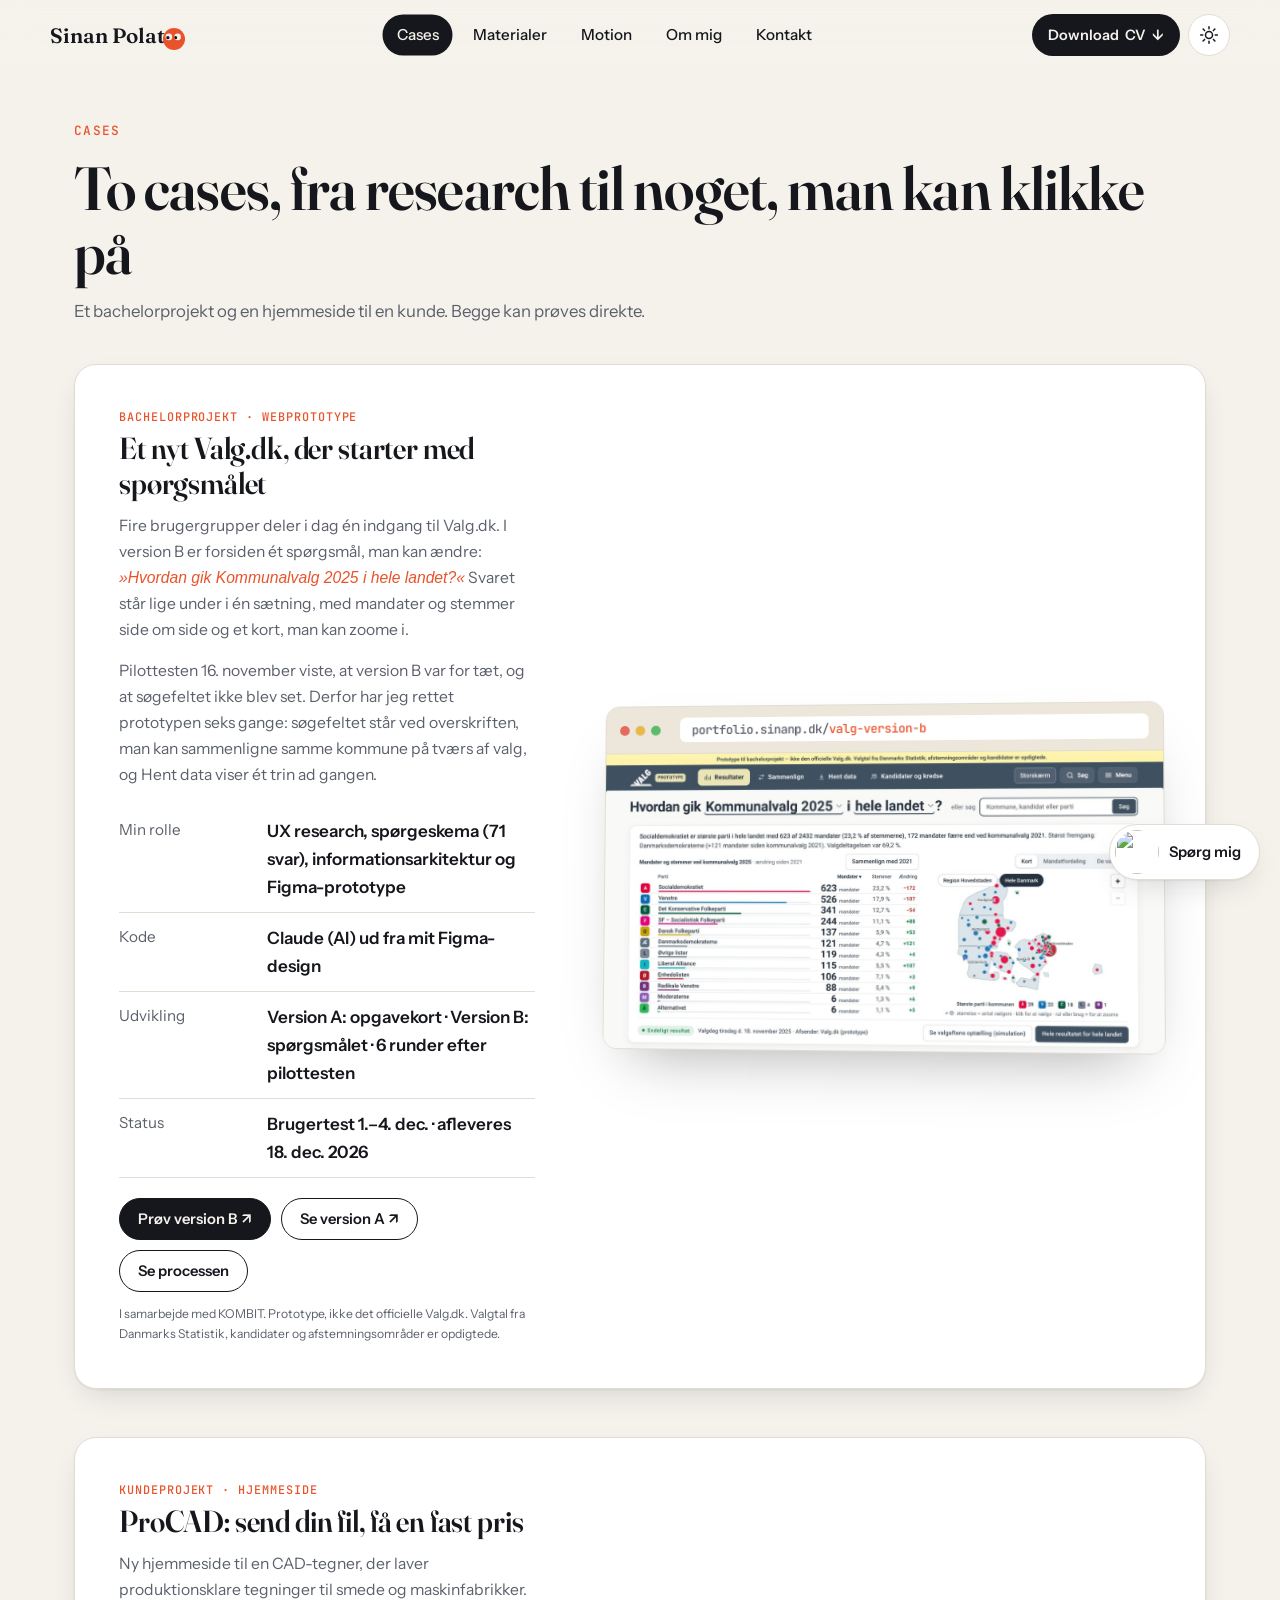
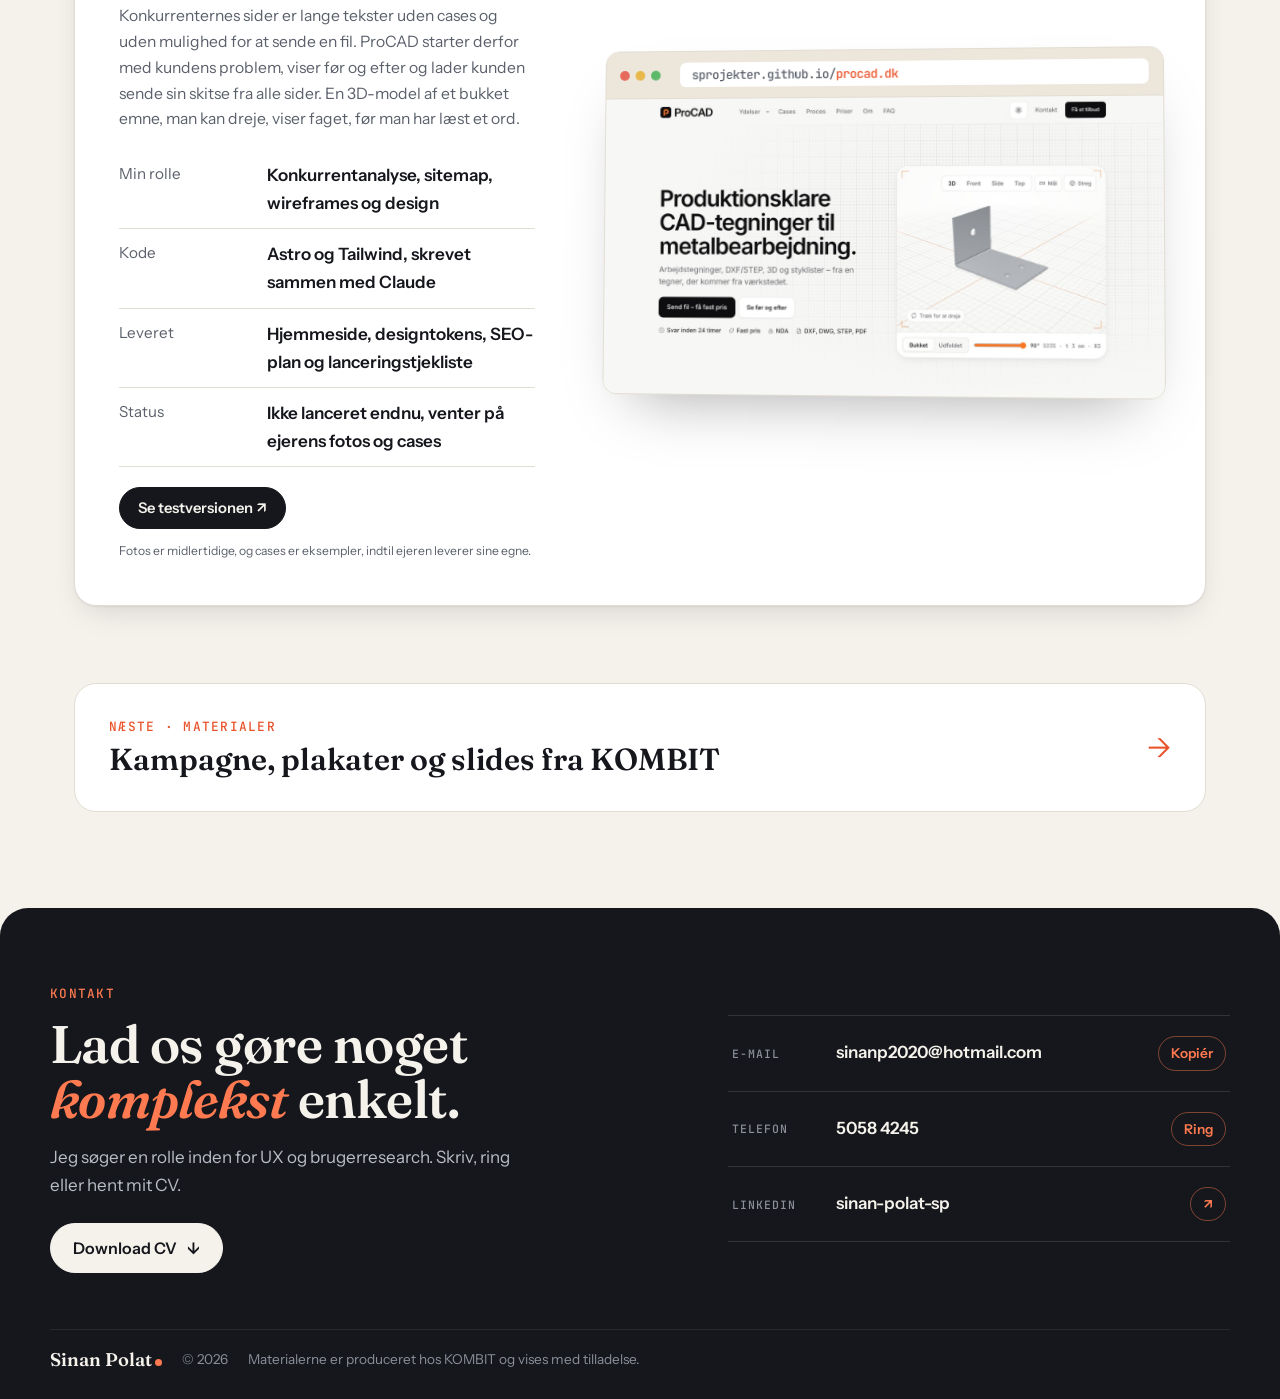
==== commit f812192b: "r" ====
--- a/cases/index.html
+++ b/cases/index.html
@@ -144,7 +144,6 @@
       <a class="foot-brand" href="/">Sinan Polat<i></i></a>
       <span>© 2026</span>
       <span class="ct-note">Materialerne er produceret hos KOMBIT og vises med tilladelse.</span>
-      <a class="ct-link" href="/om/#bag-om-siden">Bag om siden</a>
     </div>
   </div>
 </footer>
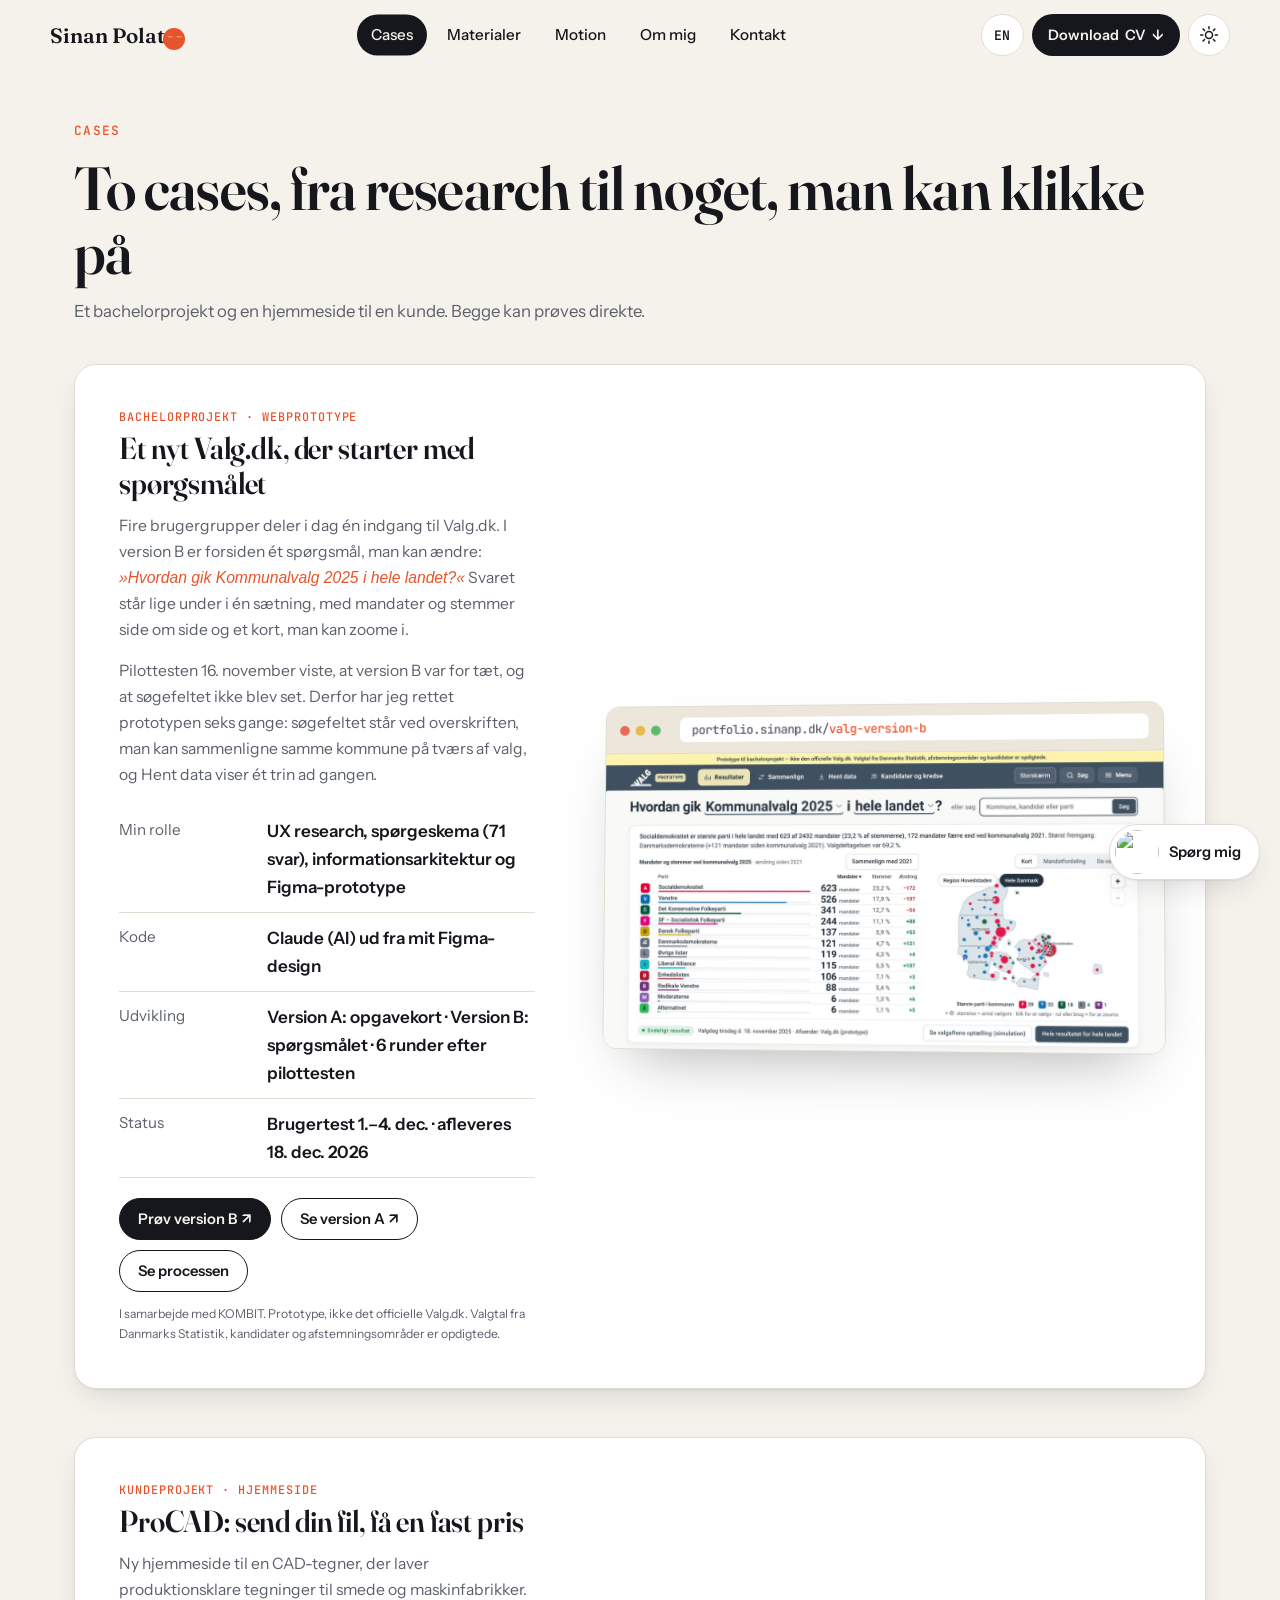
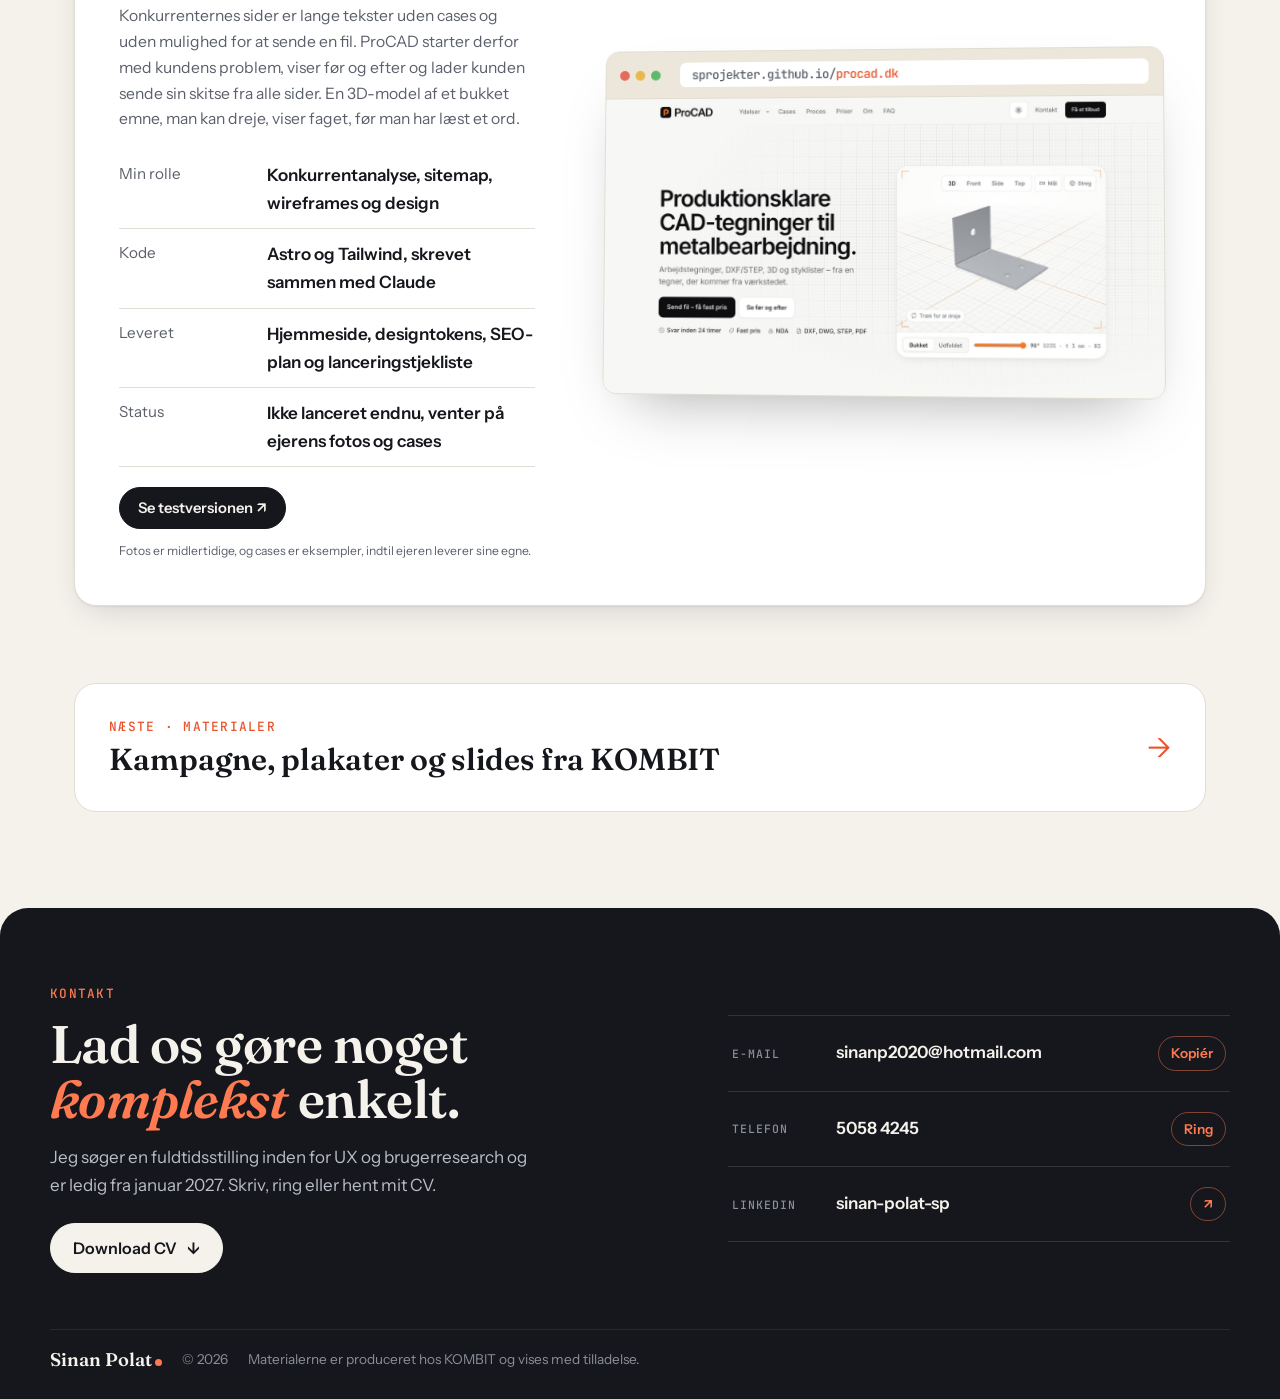
==== commit 14f61676: "push" ====
--- a/cases/index.html
+++ b/cases/index.html
@@ -23,7 +23,7 @@
 <link rel="preconnect" href="https://fonts.googleapis.com">
 <link rel="preconnect" href="https://fonts.gstatic.com" crossorigin>
 <link rel="stylesheet" href="https://fonts.googleapis.com/css2?family=Fraunces:ital,opsz,wght@0,9..144,500..700;1,9..144,500..700&family=Instrument+Sans:wght@400;500;600&family=JetBrains+Mono:wght@500&display=swap">
-<link rel="stylesheet" href="/style.css?v=15">
+<link rel="stylesheet" href="/style.css?v=16">
 <link rel="stylesheet" href="/dot.css?v=5">
 <script>
   /* Sæt tema før siden tegnes, så den ikke blinker */
@@ -44,6 +44,7 @@
     <a href="#kontakt">Kontakt</a>
   </nav>
   <div class="header-tools">
+    <a class="lang-link" href="/en/" hreflang="en" lang="en" aria-label="Read in English">EN</a>
     <a class="cv-link" href="/pdf/CV-Sinan-Polat.pdf" download="CV-Sinan-Polat.pdf"><span class="long">Download </span>CV <span aria-hidden="true">↓</span></a>
     <button class="icon-btn" id="themeToggle" type="button" aria-label="Skift mellem lyst og mørkt tema">
       <svg class="i-sun" viewBox="0 0 24 24" aria-hidden="true"><circle cx="12" cy="12" r="4.2"/><path d="M12 2v2.5M12 19.5V22M2 12h2.5M19.5 12H22M4.9 4.9l1.8 1.8M17.3 17.3l1.8 1.8M4.9 19.1l1.8-1.8M17.3 6.7l1.8-1.8"/></svg>
@@ -131,7 +132,7 @@
       <div class="ct-intro">
         <p class="eyebrow">Kontakt</p>
         <h2 class="ct-title">Lad os gøre noget <em>komplekst</em> enkelt.</h2>
-        <p class="ct-lead">Jeg søger en rolle inden for UX og brugerresearch. Skriv, ring eller hent mit CV.</p>
+        <p class="ct-lead">Jeg søger en fuldtidsstilling inden for UX og brugerresearch og er ledig fra januar 2027. Skriv, ring eller hent mit CV.</p>
         <a class="button light ct-cv" href="/pdf/CV-Sinan-Polat.pdf" download="CV-Sinan-Polat.pdf">Download CV <span aria-hidden="true">↓</span></a>
       </div>
       <ul class="ct-list" aria-label="Kontaktoplysninger">
@@ -187,7 +188,7 @@
 </div>
 
 <div class="toast" role="status" aria-live="polite"></div>
-<script src="/script.js?v=15" defer></script>
+<script src="/script.js?v=16" defer></script>
 <script src="/dot.js?v=4" defer></script>
 </body>
 </html>
--- a/style.css
+++ b/style.css
@@ -810,3 +810,7 @@
 
 /* v15: skjult overskrift, så overskriftsniveauerne hænger sammen for skærmlæsere */
 .vh{position:absolute!important;width:1px;height:1px;padding:0;margin:-1px;overflow:hidden;clip:rect(0 0 0 0);white-space:nowrap;border:0}
+/* v16: sprogskift DA/EN i headeren */
+.lang-link{display:inline-grid;place-items:center;height:42px;min-width:42px;padding:0 12px;border-radius:999px;border:1px solid var(--line);background:var(--surface);color:var(--ink);text-decoration:none;font:600 .82rem var(--mono);letter-spacing:.04em;transition:border-color .2s,color .2s}
+.lang-link:hover{border-color:var(--accent);color:var(--accent)}
+@media (max-width:640px){.lang-link{height:38px;min-width:38px;padding:0 10px}}
